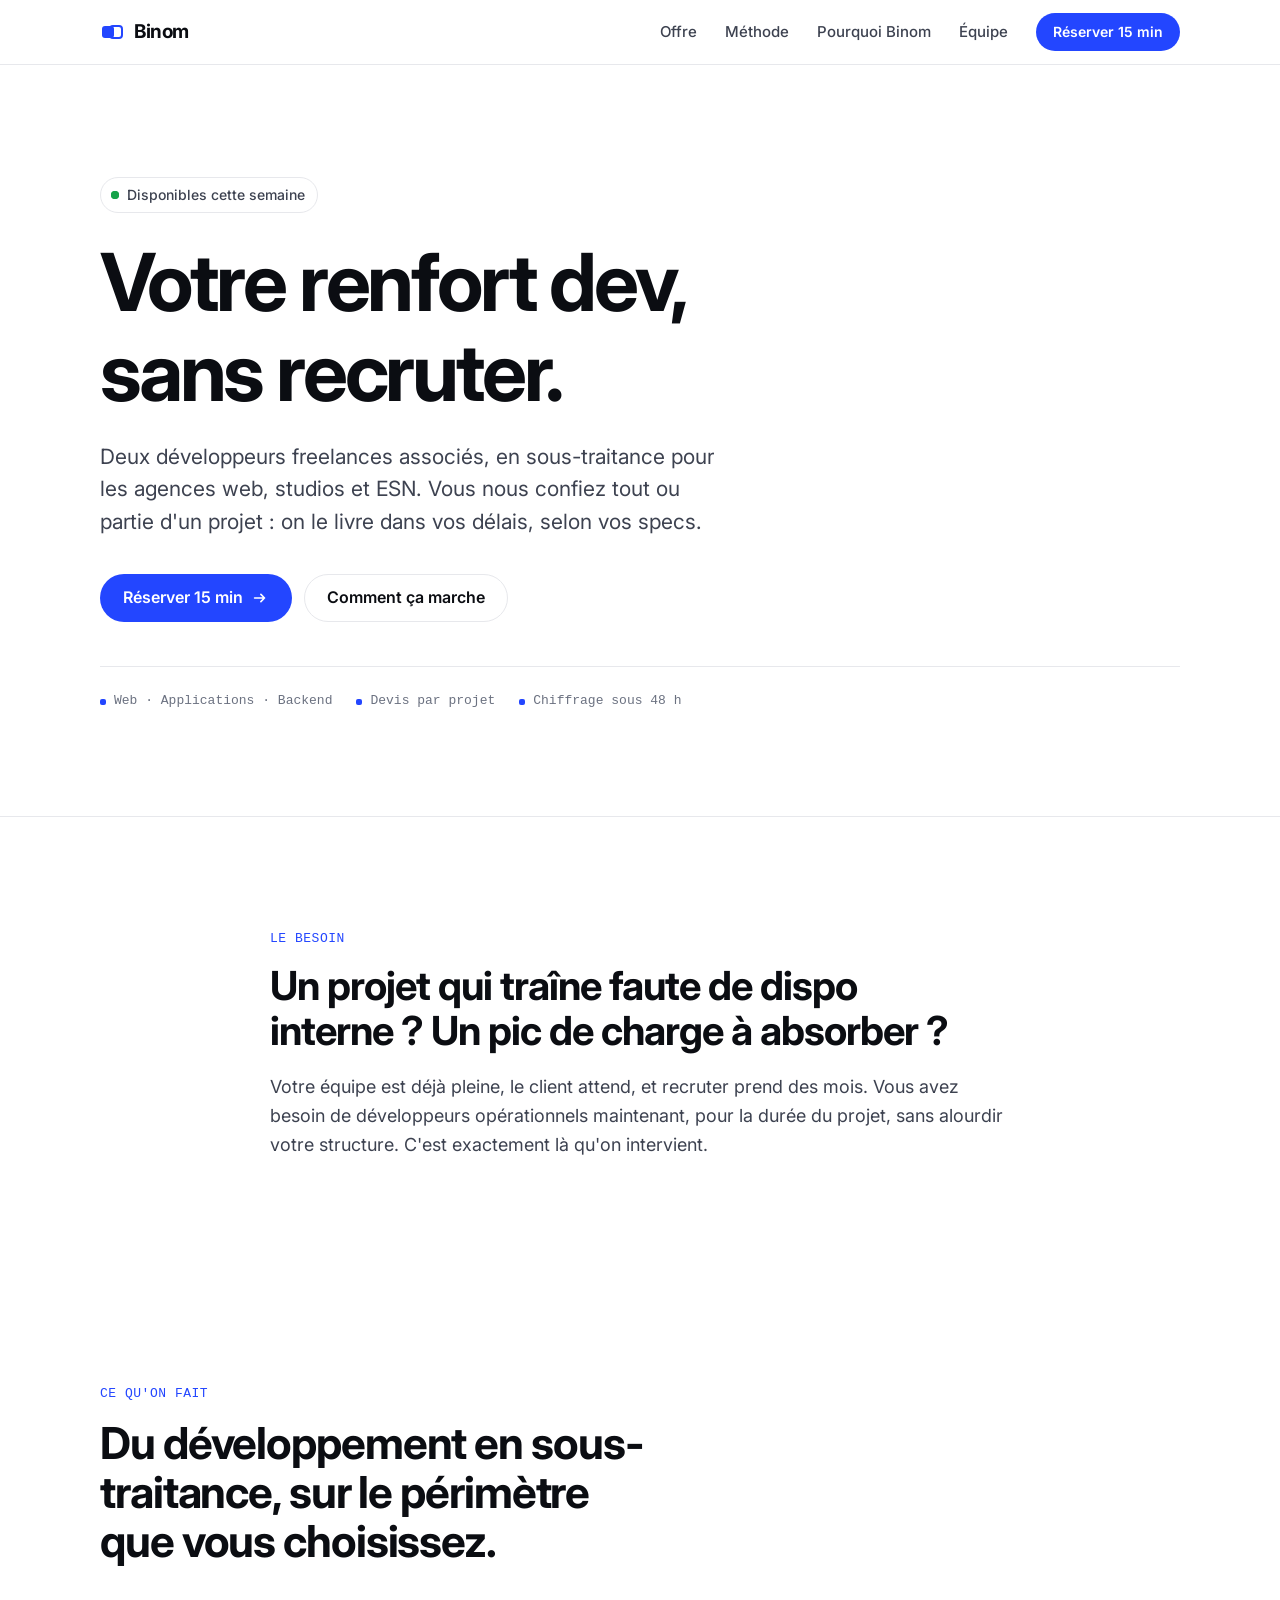
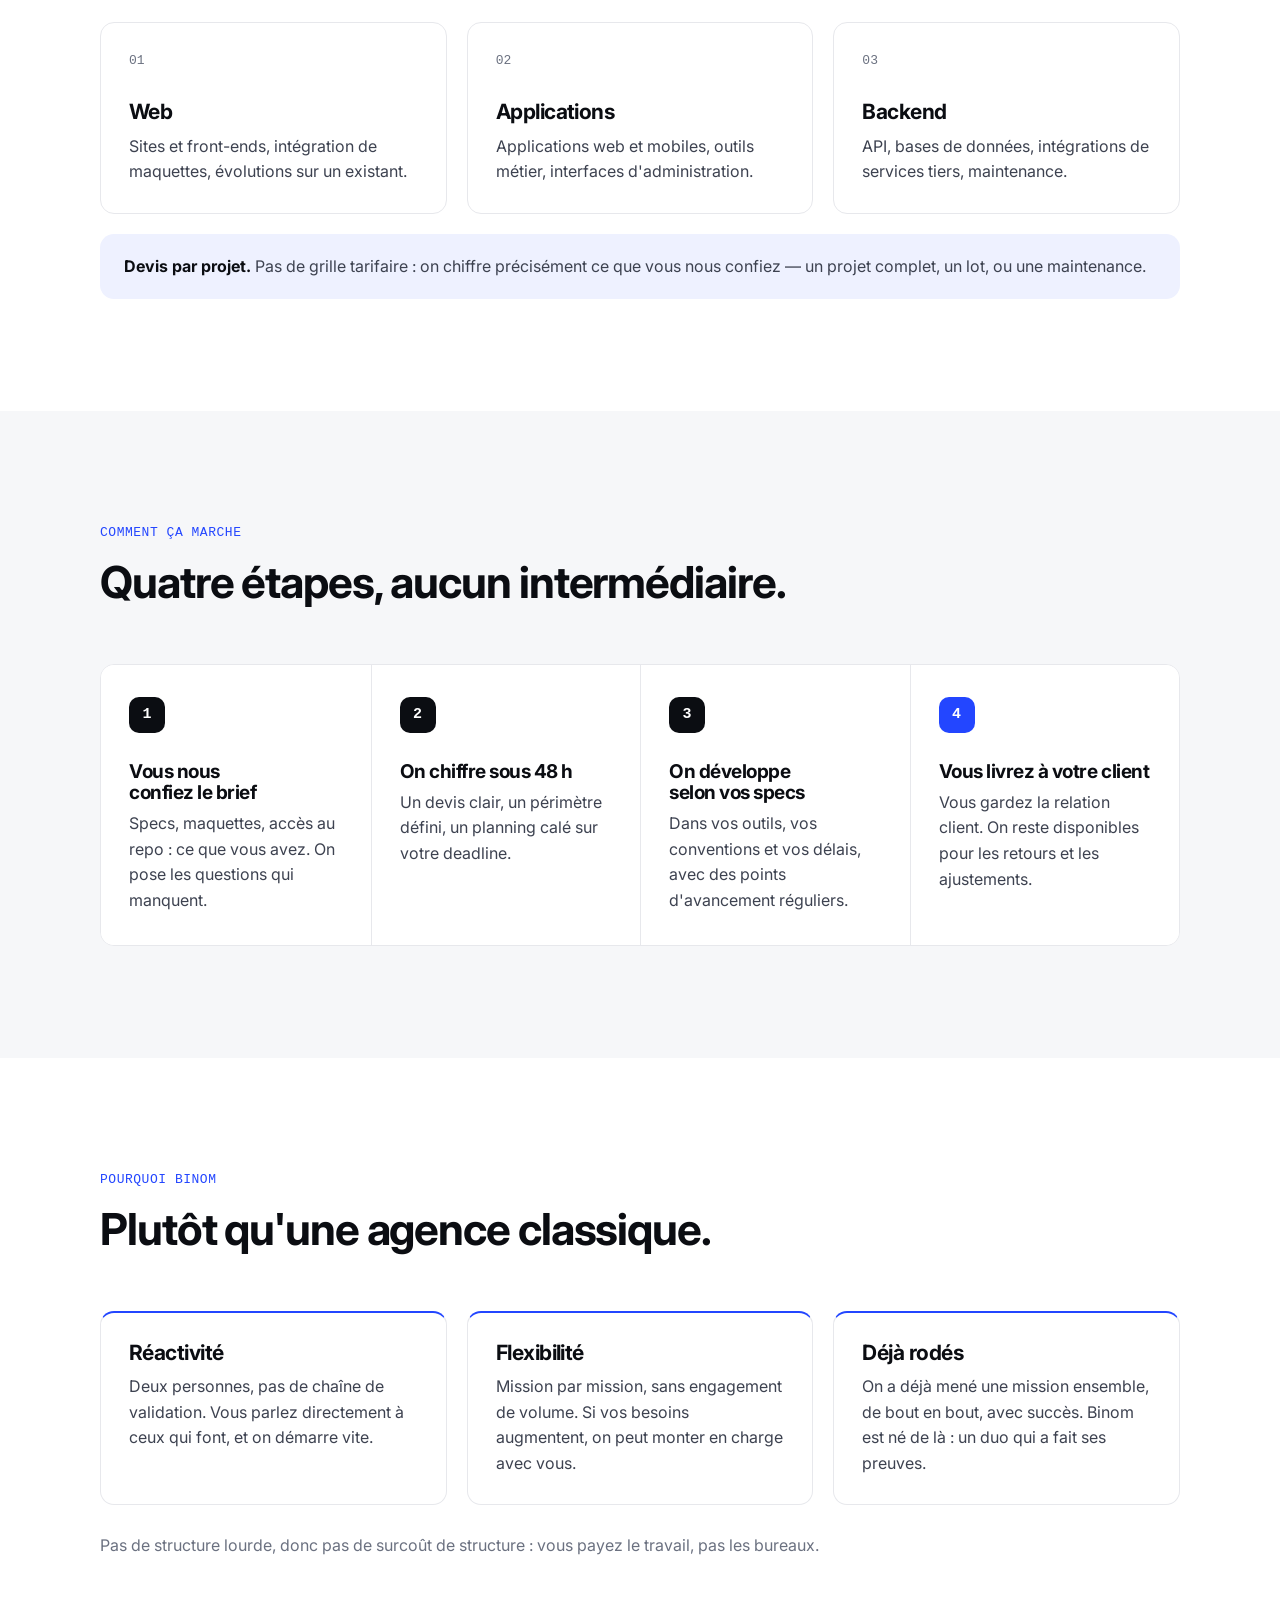
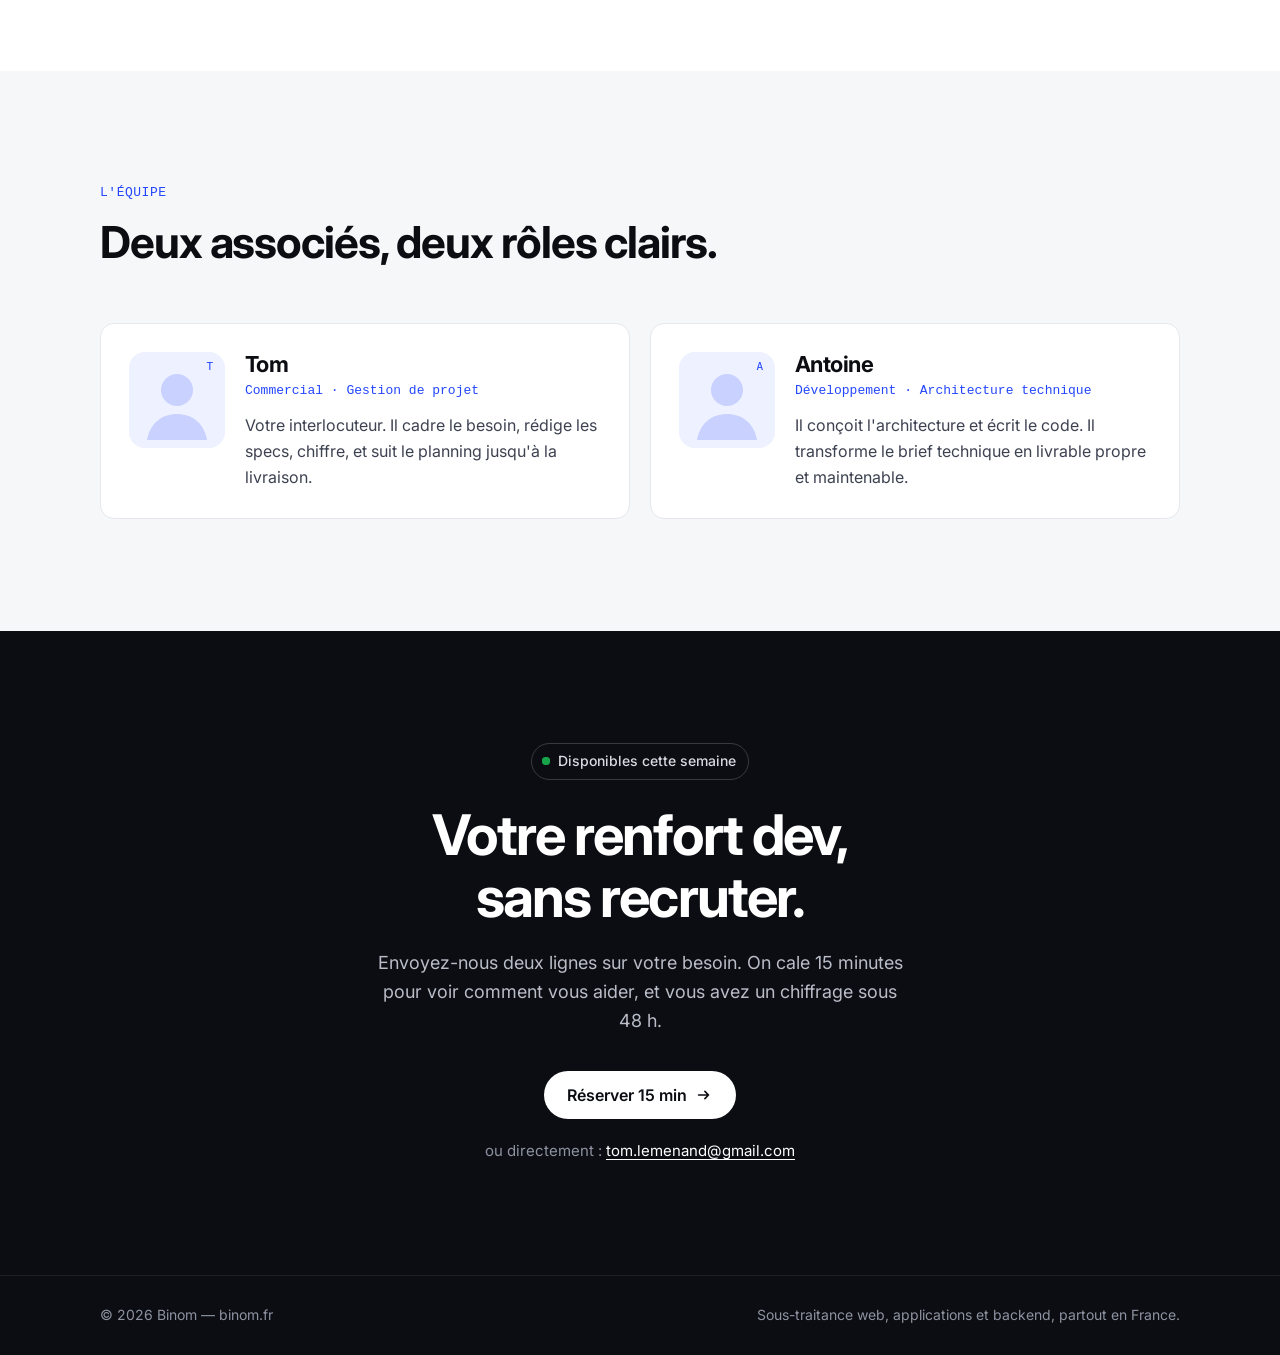
==== index.html @ 8e9b8511 "Add Binom one-page site (static HTML/CSS, Vercel-ready) Co-Authored-By: Claude Opus 5.5 <noreply@ant" ====
<!doctype html>
<html lang="fr">
<head>
  <meta charset="utf-8">
  <meta name="viewport" content="width=device-width, initial-scale=1">
  <title>Binom — Renfort dev en sous-traitance pour agences, studios et ESN</title>
  <meta name="description" content="Deux développeurs freelances associés. Vous nous confiez tout ou partie d'un projet web, app ou backend : on le livre dans vos délais, selon vos specs. Devis par projet.">
  <link rel="canonical" href="https://binom.fr/">
  <meta name="theme-color" content="#ffffff">

  <meta property="og:type" content="website">
  <meta property="og:locale" content="fr_FR">
  <meta property="og:url" content="https://binom.fr/">
  <meta property="og:title" content="Binom — Votre renfort dev, sans recruter">
  <meta property="og:description" content="Sous-traitance web, applications et backend pour agences, studios et ESN. Devis par projet, disponibles cette semaine.">

  <link rel="icon" href="/assets/favicon.svg" type="image/svg+xml">

  <link rel="preconnect" href="https://fonts.googleapis.com">
  <link rel="preconnect" href="https://fonts.gstatic.com" crossorigin>
  <link rel="stylesheet" href="https://fonts.googleapis.com/css2?family=Inter:wght@400;500;600;700&display=swap">
  <link rel="stylesheet" href="/styles.css">
</head>
<body>
  <a class="skip-link" href="#contenu">Aller au contenu</a>

  <header class="site-header">
    <div class="container header-inner">
      <a class="logo" href="#top" aria-label="Binom — retour en haut">
        <svg class="logo-mark" viewBox="0 0 24 24" aria-hidden="true">
          <rect x="2" y="6" width="12" height="12" rx="3" fill="currentColor"/>
          <rect x="10" y="6" width="12" height="12" rx="3" fill="none" stroke="currentColor" stroke-width="2"/>
        </svg>
        <span>Binom</span>
      </a>
      <nav class="nav" aria-label="Navigation principale">
        <a href="#offre">Offre</a>
        <a href="#methode">Méthode</a>
        <a href="#pourquoi">Pourquoi Binom</a>
        <a href="#equipe">Équipe</a>
      </nav>
      <a class="btn btn-primary btn-sm" href="mailto:tom.lemenand@gmail.com?subject=Renfort%20dev%20%E2%80%94%20%5Bnom%20entreprise%5D&amp;body=Bonjour%20Tom%2C%0A%0AOn%20aurait%20besoin%20de%20renfort%20sur%20%3A%0A-%20Projet%20%2F%20p%C3%A9rim%C3%A8tre%20%3A%0A-%20Stack%20%3A%0A-%20Deadline%20%3A%0A%0ACr%C3%A9neaux%20possibles%20pour%2015%20min%20%3A%0A">Réserver 15 min</a>
    </div>
  </header>

  <main id="contenu">

    <!-- 1. Hero -->
    <section class="hero" id="top">
      <div class="container">
        <p class="status"><span class="status-dot" aria-hidden="true"></span>Disponibles cette semaine</p>
        <h1>Votre renfort dev,<br>sans recruter.</h1>
        <p class="lead">
          Deux développeurs freelances associés, en sous-traitance pour les agences web, studios et ESN.
          Vous nous confiez tout ou partie d'un projet&nbsp;: on le livre dans vos délais, selon vos specs.
        </p>
        <div class="hero-actions">
          <a class="btn btn-primary" href="mailto:tom.lemenand@gmail.com?subject=Renfort%20dev%20%E2%80%94%20%5Bnom%20entreprise%5D&amp;body=Bonjour%20Tom%2C%0A%0AOn%20aurait%20besoin%20de%20renfort%20sur%20%3A%0A-%20Projet%20%2F%20p%C3%A9rim%C3%A8tre%20%3A%0A-%20Stack%20%3A%0A-%20Deadline%20%3A%0A%0ACr%C3%A9neaux%20possibles%20pour%2015%20min%20%3A%0A">
            Réserver 15 min
            <svg viewBox="0 0 20 20" aria-hidden="true"><path d="M4 10h11m-4-4 4 4-4 4" fill="none" stroke="currentColor" stroke-width="1.8" stroke-linecap="round" stroke-linejoin="round"/></svg>
          </a>
          <a class="btn btn-ghost" href="#methode">Comment ça marche</a>
        </div>
        <ul class="hero-facts" aria-label="En bref">
          <li>Web · Applications · Backend</li>
          <li>Devis par projet</li>
          <li>Chiffrage sous 48&nbsp;h</li>
        </ul>
      </div>
    </section>

    <!-- 2. Le besoin -->
    <section class="section section-problem" aria-labelledby="probleme-titre">
      <div class="container narrow">
        <p class="eyebrow">Le besoin</p>
        <h2 id="probleme-titre">Un projet qui traîne faute de dispo interne&nbsp;? Un pic de charge à absorber&nbsp;?</h2>
        <p class="section-text">
          Votre équipe est déjà pleine, le client attend, et recruter prend des mois.
          Vous avez besoin de développeurs opérationnels maintenant, pour la durée du projet,
          sans alourdir votre structure. C'est exactement là qu'on intervient.
        </p>
      </div>
    </section>

    <!-- 3. Ce qu'on fait -->
    <section class="section" id="offre" aria-labelledby="offre-titre">
      <div class="container">
        <header class="section-head">
          <p class="eyebrow">Ce qu'on fait</p>
          <h2 id="offre-titre">Du développement en sous-traitance, sur le périmètre que vous choisissez.</h2>
        </header>
        <div class="grid-3">
          <article class="card">
            <span class="card-index">01</span>
            <h3>Web</h3>
            <p>Sites et front-ends, intégration de maquettes, évolutions sur un existant.</p>
          </article>
          <article class="card">
            <span class="card-index">02</span>
            <h3>Applications</h3>
            <p>Applications web et mobiles, outils métier, interfaces d'administration.</p>
          </article>
          <article class="card">
            <span class="card-index">03</span>
            <h3>Backend</h3>
            <p>API, bases de données, intégrations de services tiers, maintenance.</p>
          </article>
        </div>
        <div class="note">
          <p><strong>Devis par projet.</strong> Pas de grille tarifaire&nbsp;: on chiffre précisément ce que vous nous confiez — un projet complet, un lot, ou une maintenance.</p>
        </div>
      </div>
    </section>

    <!-- 4. Comment ça marche -->
    <section class="section section-alt" id="methode" aria-labelledby="methode-titre">
      <div class="container">
        <header class="section-head">
          <p class="eyebrow">Comment ça marche</p>
          <h2 id="methode-titre">Quatre étapes, aucun intermédiaire.</h2>
        </header>
        <ol class="steps">
          <li class="step">
            <span class="step-num" aria-hidden="true">1</span>
            <div>
              <h3>Vous nous confiez le brief</h3>
              <p>Specs, maquettes, accès au repo&nbsp;: ce que vous avez. On pose les questions qui manquent.</p>
            </div>
          </li>
          <li class="step">
            <span class="step-num" aria-hidden="true">2</span>
            <div>
              <h3>On chiffre sous 48&nbsp;h</h3>
              <p>Un devis clair, un périmètre défini, un planning calé sur votre deadline.</p>
            </div>
          </li>
          <li class="step">
            <span class="step-num" aria-hidden="true">3</span>
            <div>
              <h3>On développe selon vos specs</h3>
              <p>Dans vos outils, vos conventions et vos délais, avec des points d'avancement réguliers.</p>
            </div>
          </li>
          <li class="step">
            <span class="step-num" aria-hidden="true">4</span>
            <div>
              <h3>Vous livrez à votre client</h3>
              <p>Vous gardez la relation client. On reste disponibles pour les retours et les ajustements.</p>
            </div>
          </li>
        </ol>
      </div>
    </section>

    <!-- 5. Pourquoi Binom -->
    <section class="section" id="pourquoi" aria-labelledby="pourquoi-titre">
      <div class="container">
        <header class="section-head">
          <p class="eyebrow">Pourquoi Binom</p>
          <h2 id="pourquoi-titre">Plutôt qu'une agence classique.</h2>
        </header>
        <div class="grid-3">
          <article class="card card-plain">
            <h3>Réactivité</h3>
            <p>Deux personnes, pas de chaîne de validation. Vous parlez directement à ceux qui font, et on démarre vite.</p>
          </article>
          <article class="card card-plain">
            <h3>Flexibilité</h3>
            <p>Mission par mission, sans engagement de volume. Si vos besoins augmentent, on peut monter en charge avec vous.</p>
          </article>
          <article class="card card-plain">
            <h3>Déjà rodés</h3>
            <p>On a déjà mené une mission ensemble, de bout en bout, avec succès. Binom est né de là&nbsp;: un duo qui a fait ses preuves.</p>
          </article>
        </div>
        <p class="aside">Pas de structure lourde, donc pas de surcoût de structure&nbsp;: vous payez le travail, pas les bureaux.</p>
      </div>
    </section>

    <!-- 6. Équipe -->
    <section class="section section-alt" id="equipe" aria-labelledby="equipe-titre">
      <div class="container">
        <header class="section-head">
          <p class="eyebrow">L'équipe</p>
          <h2 id="equipe-titre">Deux associés, deux rôles clairs.</h2>
        </header>
        <div class="grid-2">
          <article class="person">
            <!-- Remplacer par la vraie photo : assets/tom.jpg (carré, 480×480 conseillé) -->
            <img class="person-photo" src="/assets/tom-placeholder.svg" alt="Photo de Tom" width="96" height="96" loading="lazy">
            <div>
              <h3>Tom</h3>
              <p class="person-role">Commercial · Gestion de projet</p>
              <p>Votre interlocuteur. Il cadre le besoin, rédige les specs, chiffre, et suit le planning jusqu'à la livraison.</p>
            </div>
          </article>
          <article class="person">
            <!-- Remplacer par la vraie photo : assets/antoine.jpg (carré, 480×480 conseillé) -->
            <img class="person-photo" src="/assets/antoine-placeholder.svg" alt="Photo d'Antoine" width="96" height="96" loading="lazy">
            <div>
              <h3>Antoine</h3>
              <p class="person-role">Développement · Architecture technique</p>
              <p>Il conçoit l'architecture et écrit le code. Il transforme le brief technique en livrable propre et maintenable.</p>
            </div>
          </article>
        </div>
      </div>
    </section>

    <!-- 7. Contact -->
    <section class="section cta" id="contact" aria-labelledby="contact-titre">
      <div class="container narrow cta-inner">
        <p class="status status-invert"><span class="status-dot" aria-hidden="true"></span>Disponibles cette semaine</p>
        <h2 id="contact-titre">Votre renfort dev, sans recruter.</h2>
        <p class="section-text">Envoyez-nous deux lignes sur votre besoin. On cale 15 minutes pour voir comment vous aider, et vous avez un chiffrage sous 48&nbsp;h.</p>
        <a class="btn btn-invert" href="mailto:tom.lemenand@gmail.com?subject=Renfort%20dev%20%E2%80%94%20%5Bnom%20entreprise%5D&amp;body=Bonjour%20Tom%2C%0A%0AOn%20aurait%20besoin%20de%20renfort%20sur%20%3A%0A-%20Projet%20%2F%20p%C3%A9rim%C3%A8tre%20%3A%0A-%20Stack%20%3A%0A-%20Deadline%20%3A%0A%0ACr%C3%A9neaux%20possibles%20pour%2015%20min%20%3A%0A">
          Réserver 15 min
          <svg viewBox="0 0 20 20" aria-hidden="true"><path d="M4 10h11m-4-4 4 4-4 4" fill="none" stroke="currentColor" stroke-width="1.8" stroke-linecap="round" stroke-linejoin="round"/></svg>
        </a>
        <p class="cta-mail">ou directement&nbsp;: <a href="mailto:tom.lemenand@gmail.com">tom.lemenand@gmail.com</a></p>
      </div>
    </section>

  </main>

  <footer class="site-footer">
    <div class="container footer-inner">
      <span>© 2026 Binom — binom.fr</span>
      <span>Sous-traitance web, applications et backend, partout en France.</span>
    </div>
  </footer>
</body>
</html>
---- styles.css ----
/* Binom — one-page. Mobile-first, sans dépendance JS. */

:root {
  --ink: #0b0d12;
  --ink-2: #3d4250;
  --muted: #6b7180;
  --line: #e7e8ec;
  --bg: #ffffff;
  --bg-alt: #f6f7f9;
  --accent: #2346ff;
  --accent-ink: #1733d6;
  --accent-soft: #eef1ff;
  --ok: #16a34a;

  --radius: 14px;
  --radius-sm: 10px;
  --container: 1120px;
  --gutter: 20px;

  --font: "Inter", ui-sans-serif, system-ui, -apple-system, "Segoe UI", Roboto, sans-serif;
  --mono: ui-monospace, "SF Mono", Menlo, Consolas, monospace;
}

*, *::before, *::after { box-sizing: border-box; }

html {
  scroll-behavior: smooth;
  scroll-padding-top: 72px;
  -webkit-text-size-adjust: 100%;
}

@media (prefers-reduced-motion: reduce) {
  html { scroll-behavior: auto; }
}

body {
  margin: 0;
  font-family: var(--font);
  font-size: 17px;
  line-height: 1.6;
  color: var(--ink);
  background: var(--bg);
  -webkit-font-smoothing: antialiased;
  text-rendering: optimizeLegibility;
}

h1, h2, h3 {
  margin: 0;
  line-height: 1.12;
  letter-spacing: -0.025em;
  font-weight: 700;
  text-wrap: balance;
}

p { margin: 0; }

a { color: inherit; }

img { display: block; max-width: 100%; }

:focus-visible {
  outline: 2px solid var(--accent);
  outline-offset: 3px;
  border-radius: 6px;
}

.skip-link {
  position: absolute;
  left: -9999px;
  top: 8px;
  z-index: 100;
  padding: 8px 14px;
  background: var(--ink);
  color: #fff;
  border-radius: 8px;
}
.skip-link:focus { left: 8px; }

.container {
  width: 100%;
  max-width: var(--container);
  margin: 0 auto;
  padding: 0 var(--gutter);
}
.container.narrow { max-width: 780px; }

/* ---------- Header ---------- */

.site-header {
  position: sticky;
  top: 0;
  z-index: 50;
  background: rgba(255, 255, 255, 0.86);
  backdrop-filter: saturate(180%) blur(12px);
  -webkit-backdrop-filter: saturate(180%) blur(12px);
  border-bottom: 1px solid var(--line);
}

.header-inner {
  display: flex;
  align-items: center;
  justify-content: space-between;
  gap: 16px;
  height: 64px;
}

.logo {
  display: inline-flex;
  align-items: center;
  gap: 10px;
  font-weight: 700;
  font-size: 19px;
  letter-spacing: -0.02em;
  text-decoration: none;
}
.logo-mark { width: 24px; height: 24px; color: var(--accent); }

.nav { display: none; }

@media (min-width: 860px) {
  .nav {
    display: flex;
    gap: 28px;
    margin-left: auto;
    margin-right: 12px;
  }
  .nav a {
    font-size: 15px;
    font-weight: 500;
    color: var(--ink-2);
    text-decoration: none;
    transition: color .15s ease;
  }
  .nav a:hover { color: var(--ink); }
}

/* ---------- Buttons ---------- */

.btn {
  display: inline-flex;
  align-items: center;
  justify-content: center;
  gap: 8px;
  min-height: 48px;
  padding: 0 22px;
  border-radius: 999px;
  font: inherit;
  font-size: 16px;
  font-weight: 600;
  text-decoration: none;
  white-space: nowrap;
  border: 1px solid transparent;
  transition: background-color .15s ease, border-color .15s ease, transform .15s ease;
}
.btn svg { width: 18px; height: 18px; transition: transform .15s ease; }
.btn:hover svg { transform: translateX(2px); }

.btn-primary { background: var(--accent); color: #fff; }
.btn-primary:hover { background: var(--accent-ink); }

.btn-ghost { color: var(--ink); border-color: var(--line); background: #fff; }
.btn-ghost:hover { border-color: #cfd2da; }

.btn-invert { background: #fff; color: var(--ink); }
.btn-invert:hover { background: var(--accent-soft); }

.btn-sm { min-height: 38px; padding: 0 16px; font-size: 14px; }

/* ---------- Hero ---------- */

.hero { padding: 64px 0 72px; }

.status {
  display: inline-flex;
  align-items: center;
  gap: 8px;
  padding: 6px 12px 6px 10px;
  border: 1px solid var(--line);
  border-radius: 999px;
  font-size: 14px;
  font-weight: 500;
  color: var(--ink-2);
  background: #fff;
}
.status-dot {
  position: relative;
  width: 8px;
  height: 8px;
  border-radius: 50%;
  background: var(--ok);
}
.status-dot::after {
  content: "";
  position: absolute;
  inset: 0;
  border-radius: 50%;
  background: var(--ok);
  animation: pulse 2s ease-out infinite;
}
@keyframes pulse {
  0% { transform: scale(1); opacity: .6; }
  100% { transform: scale(2.6); opacity: 0; }
}
@media (prefers-reduced-motion: reduce) {
  .status-dot::after { animation: none; }
}

.hero h1 {
  margin-top: 24px;
  font-size: clamp(36px, 9.6vw, 80px);
  letter-spacing: -0.04em;
}

.lead {
  margin-top: 24px;
  max-width: 620px;
  font-size: clamp(18px, 2.4vw, 21px);
  line-height: 1.55;
  color: var(--ink-2);
}

.hero-actions {
  display: flex;
  flex-wrap: wrap;
  gap: 12px;
  margin-top: 36px;
}

.hero-facts {
  display: flex;
  flex-wrap: wrap;
  gap: 8px 24px;
  margin: 44px 0 0;
  padding: 24px 0 0;
  list-style: none;
  border-top: 1px solid var(--line);
  font-family: var(--mono);
  font-size: 13px;
  color: var(--muted);
}
.hero-facts li { display: flex; align-items: center; gap: 8px; }
.hero-facts li::before {
  content: "";
  width: 6px;
  height: 6px;
  border-radius: 2px;
  background: var(--accent);
}

@media (min-width: 860px) {
  .hero { padding: 112px 0 104px; }
}

/* ---------- Sections ---------- */

.section { padding: 72px 0; }
.section-alt { background: var(--bg-alt); }

@media (min-width: 860px) {
  .section { padding: 112px 0; }
}

.eyebrow {
  font-family: var(--mono);
  font-size: 13px;
  font-weight: 500;
  letter-spacing: .04em;
  text-transform: uppercase;
  color: var(--accent);
}

.section h2 {
  margin-top: 14px;
  font-size: clamp(28px, 5.4vw, 44px);
}

.section-head { max-width: 720px; margin-bottom: 40px; }

@media (min-width: 860px) {
  .section-head { margin-bottom: 56px; }
}

.section-text {
  margin-top: 20px;
  font-size: 18px;
  color: var(--ink-2);
}

.section-problem { border-top: 1px solid var(--line); }
.section-problem h2 { font-size: clamp(26px, 5vw, 40px); }

/* ---------- Cards ---------- */

.grid-3, .grid-2 {
  display: grid;
  gap: 16px;
}
@media (min-width: 720px) {
  .grid-2 { grid-template-columns: repeat(2, 1fr); gap: 20px; }
}
@media (min-width: 860px) {
  .grid-3 { grid-template-columns: repeat(3, 1fr); gap: 20px; }
}

.card {
  padding: 28px;
  border: 1px solid var(--line);
  border-radius: var(--radius);
  background: #fff;
  transition: border-color .15s ease;
}
.card:hover { border-color: #cfd2da; }
.card h3 { font-size: 21px; }
.card p { margin-top: 10px; color: var(--ink-2); font-size: 16px; }

.card-index {
  display: block;
  margin-bottom: 28px;
  font-family: var(--mono);
  font-size: 13px;
  color: var(--muted);
}

.card-plain { border-top: 2px solid var(--accent); }

.note {
  margin-top: 20px;
  padding: 20px 24px;
  border-radius: var(--radius);
  background: var(--accent-soft);
  color: var(--ink-2);
  font-size: 16px;
}
.note strong { color: var(--ink); }

.aside {
  margin-top: 28px;
  font-size: 16px;
  color: var(--muted);
}

/* ---------- Steps ---------- */

.steps {
  display: grid;
  gap: 12px;
  margin: 0;
  padding: 0;
  list-style: none;
}

.step {
  display: flex;
  gap: 18px;
  padding: 24px;
  border: 1px solid var(--line);
  border-radius: var(--radius);
  background: #fff;
}
.step h3 { font-size: 19px; }
.step p { margin-top: 8px; font-size: 16px; color: var(--ink-2); }

.step-num {
  flex: none;
  display: grid;
  place-items: center;
  width: 36px;
  height: 36px;
  border-radius: 10px;
  background: var(--ink);
  color: #fff;
  font-family: var(--mono);
  font-size: 15px;
  font-weight: 600;
}

@media (min-width: 960px) {
  .steps {
    grid-template-columns: repeat(4, 1fr);
    gap: 0;
    border: 1px solid var(--line);
    border-radius: var(--radius);
    background: #fff;
    overflow: hidden;
  }
  .step {
    flex-direction: column;
    gap: 28px;
    padding: 32px 28px;
    border: 0;
    border-radius: 0;
  }
  .step + .step { border-left: 1px solid var(--line); }
  .step:last-child .step-num { background: var(--accent); }
}

/* ---------- Team ---------- */

.person {
  display: flex;
  flex-direction: column;
  gap: 20px;
  padding: 28px;
  border: 1px solid var(--line);
  border-radius: var(--radius);
  background: #fff;
}
@media (min-width: 480px) {
  .person { flex-direction: row; align-items: flex-start; }
}

.person-photo {
  flex: none;
  width: 96px;
  height: 96px;
  border-radius: 16px;
  object-fit: cover;
  background: var(--bg-alt);
}
.person h3 { font-size: 22px; }
.person-role {
  margin-top: 4px;
  font-family: var(--mono);
  font-size: 13px;
  color: var(--accent);
}
.person p:last-child { margin-top: 12px; font-size: 16px; color: var(--ink-2); }

/* ---------- CTA ---------- */

.cta {
  background: var(--ink);
  color: #fff;
  text-align: center;
}
.cta-inner { display: flex; flex-direction: column; align-items: center; }
.cta h2 { margin-top: 24px; font-size: clamp(32px, 7vw, 56px); letter-spacing: -0.035em; }
.cta .section-text { color: #b9bdc8; max-width: 560px; }
.cta .btn { margin-top: 36px; }

.status-invert {
  background: transparent;
  border-color: rgba(255, 255, 255, .18);
  color: #d7dae2;
}

.cta-mail {
  margin-top: 20px;
  font-size: 15px;
  color: #8e93a1;
}
.cta-mail a { color: #fff; text-underline-offset: 3px; }

/* ---------- Footer ---------- */

.site-footer {
  padding: 28px 0;
  background: var(--ink);
  border-top: 1px solid rgba(255, 255, 255, .08);
  color: #8e93a1;
  font-size: 14px;
}
.footer-inner {
  display: flex;
  flex-direction: column;
  gap: 6px;
}
@media (min-width: 720px) {
  .footer-inner { flex-direction: row; justify-content: space-between; }
}
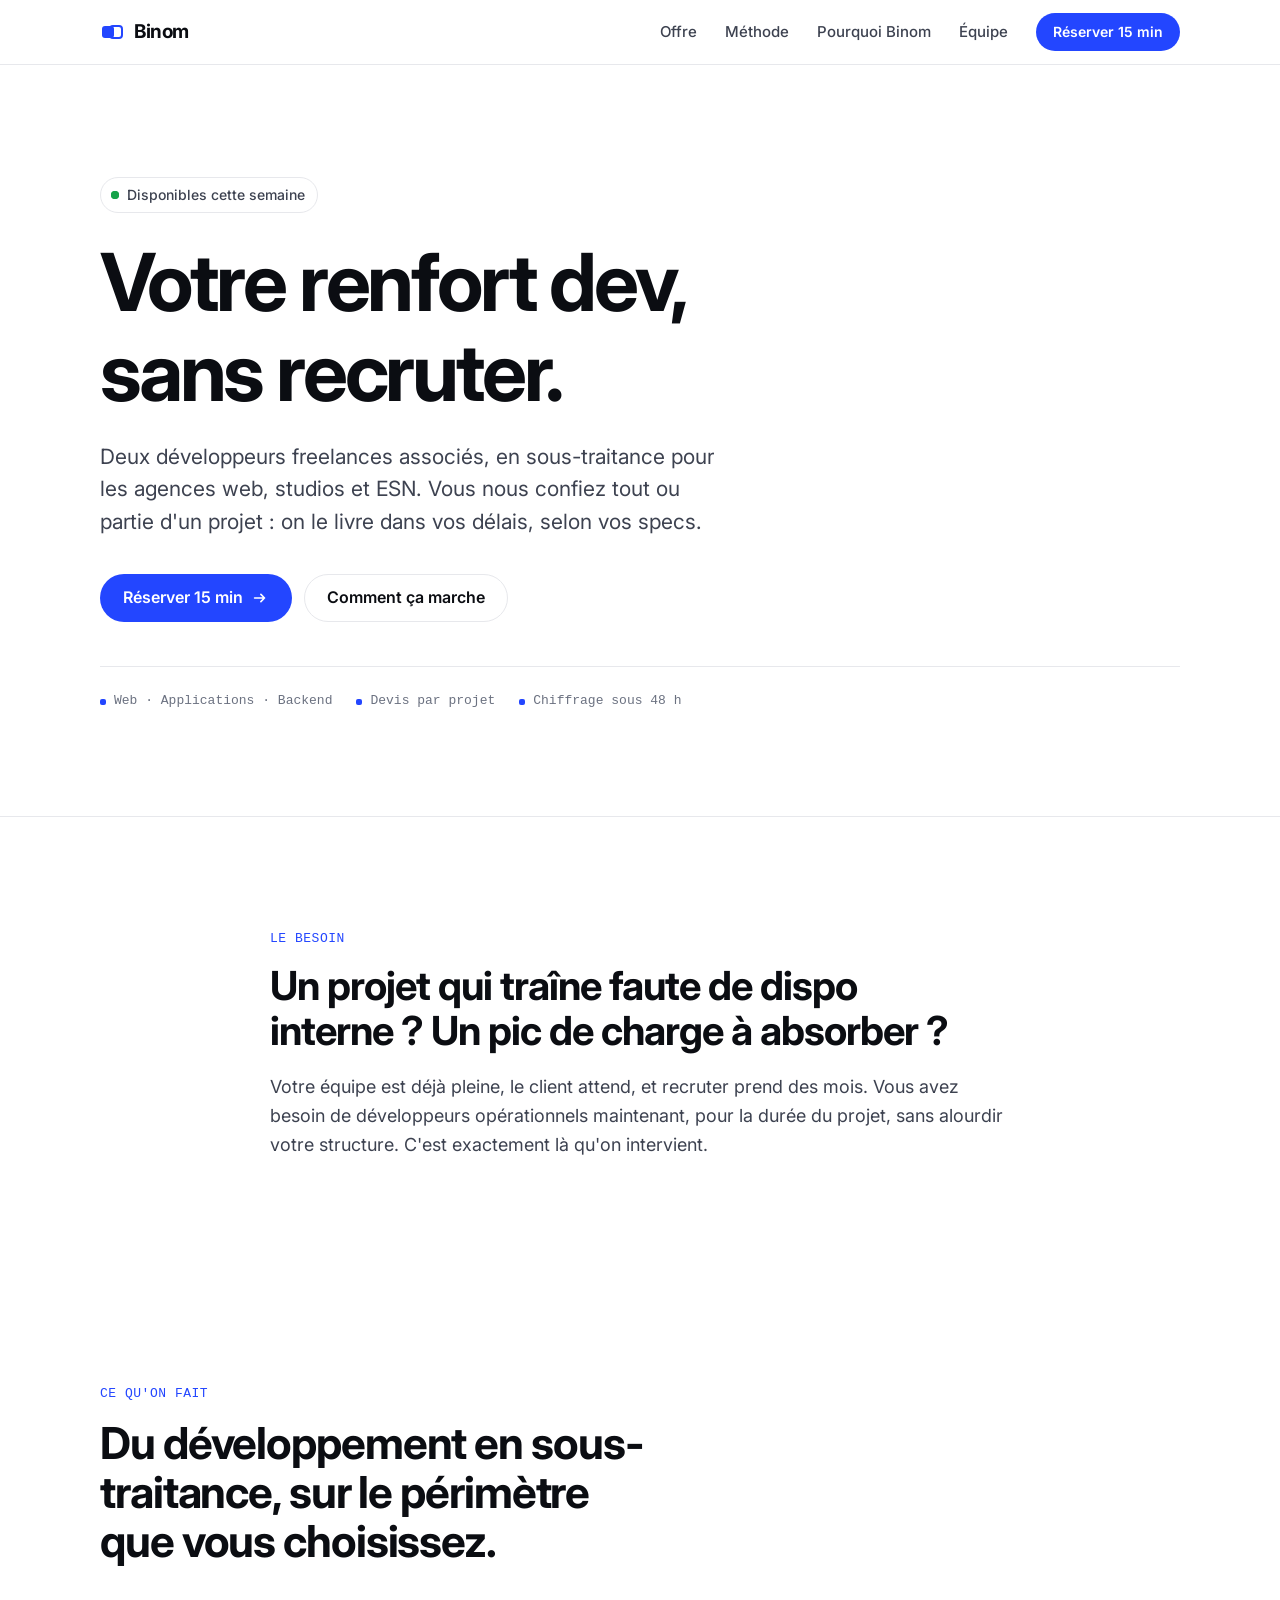
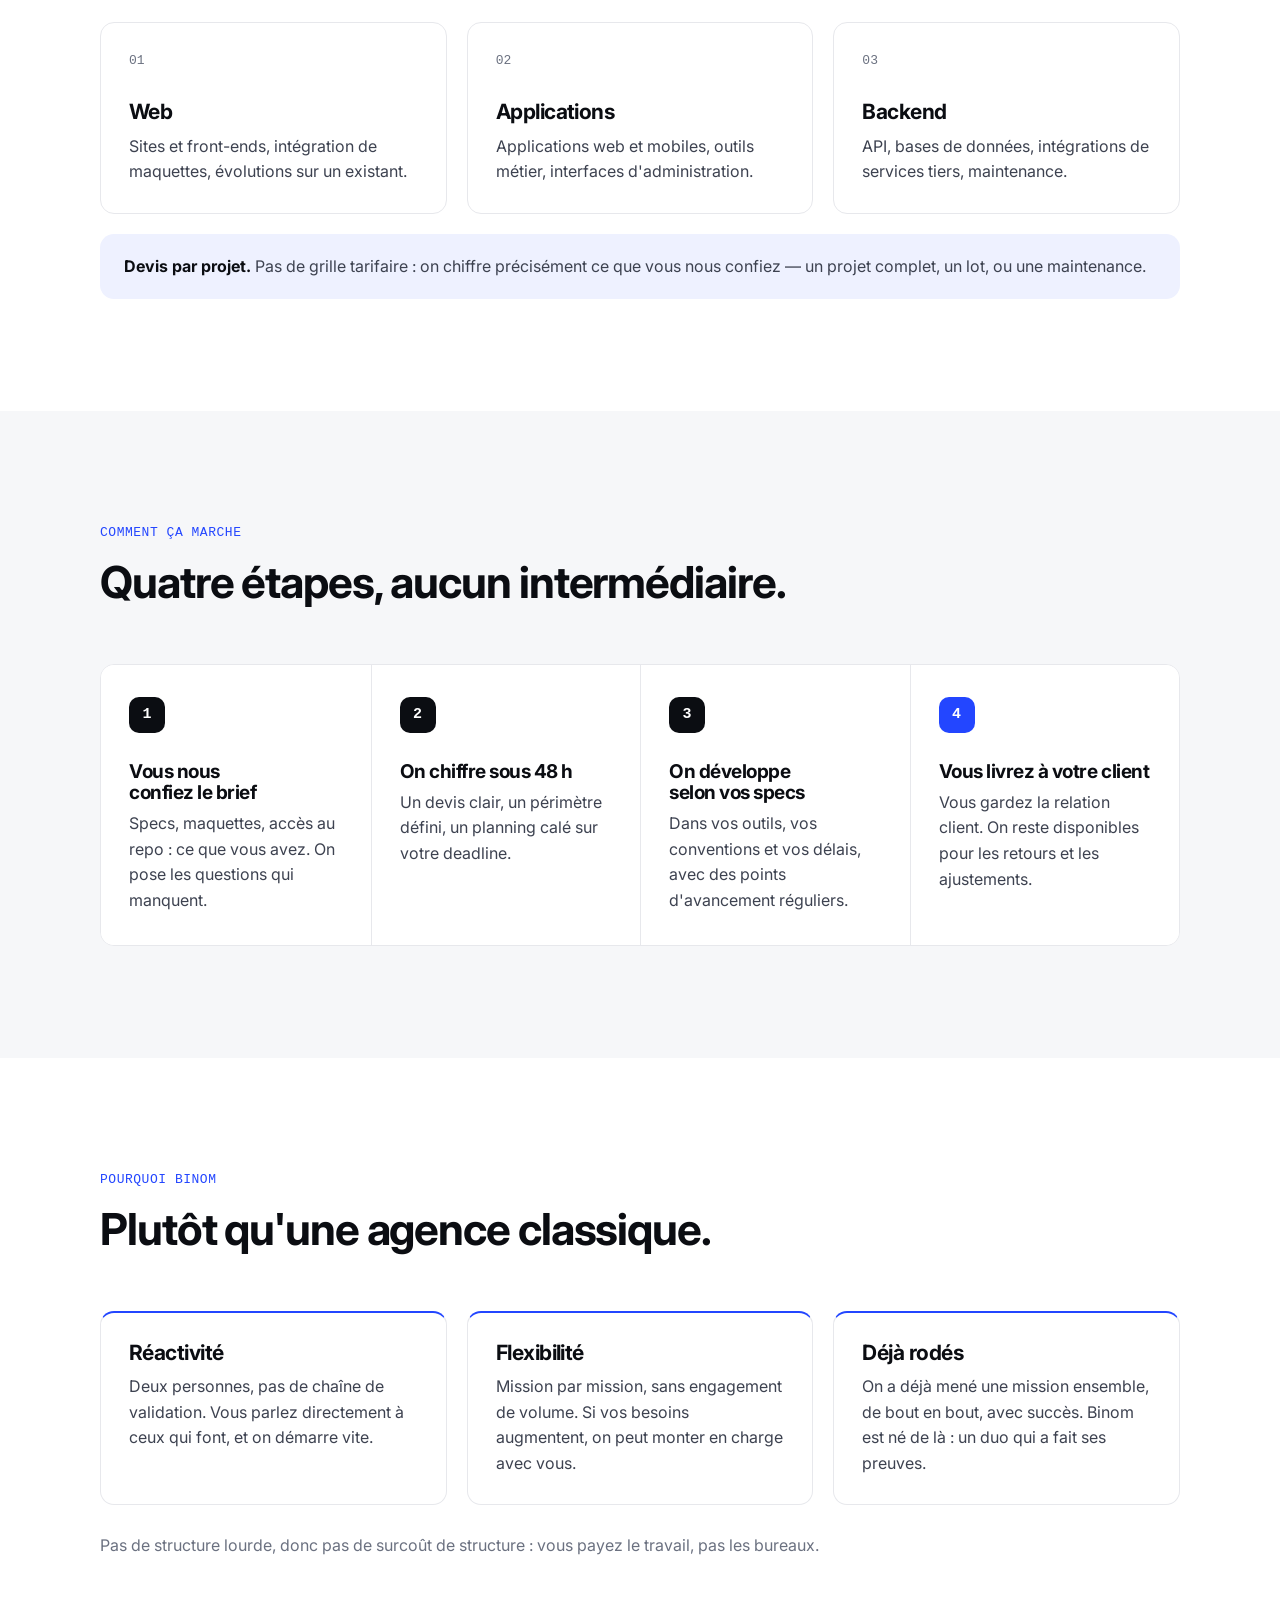
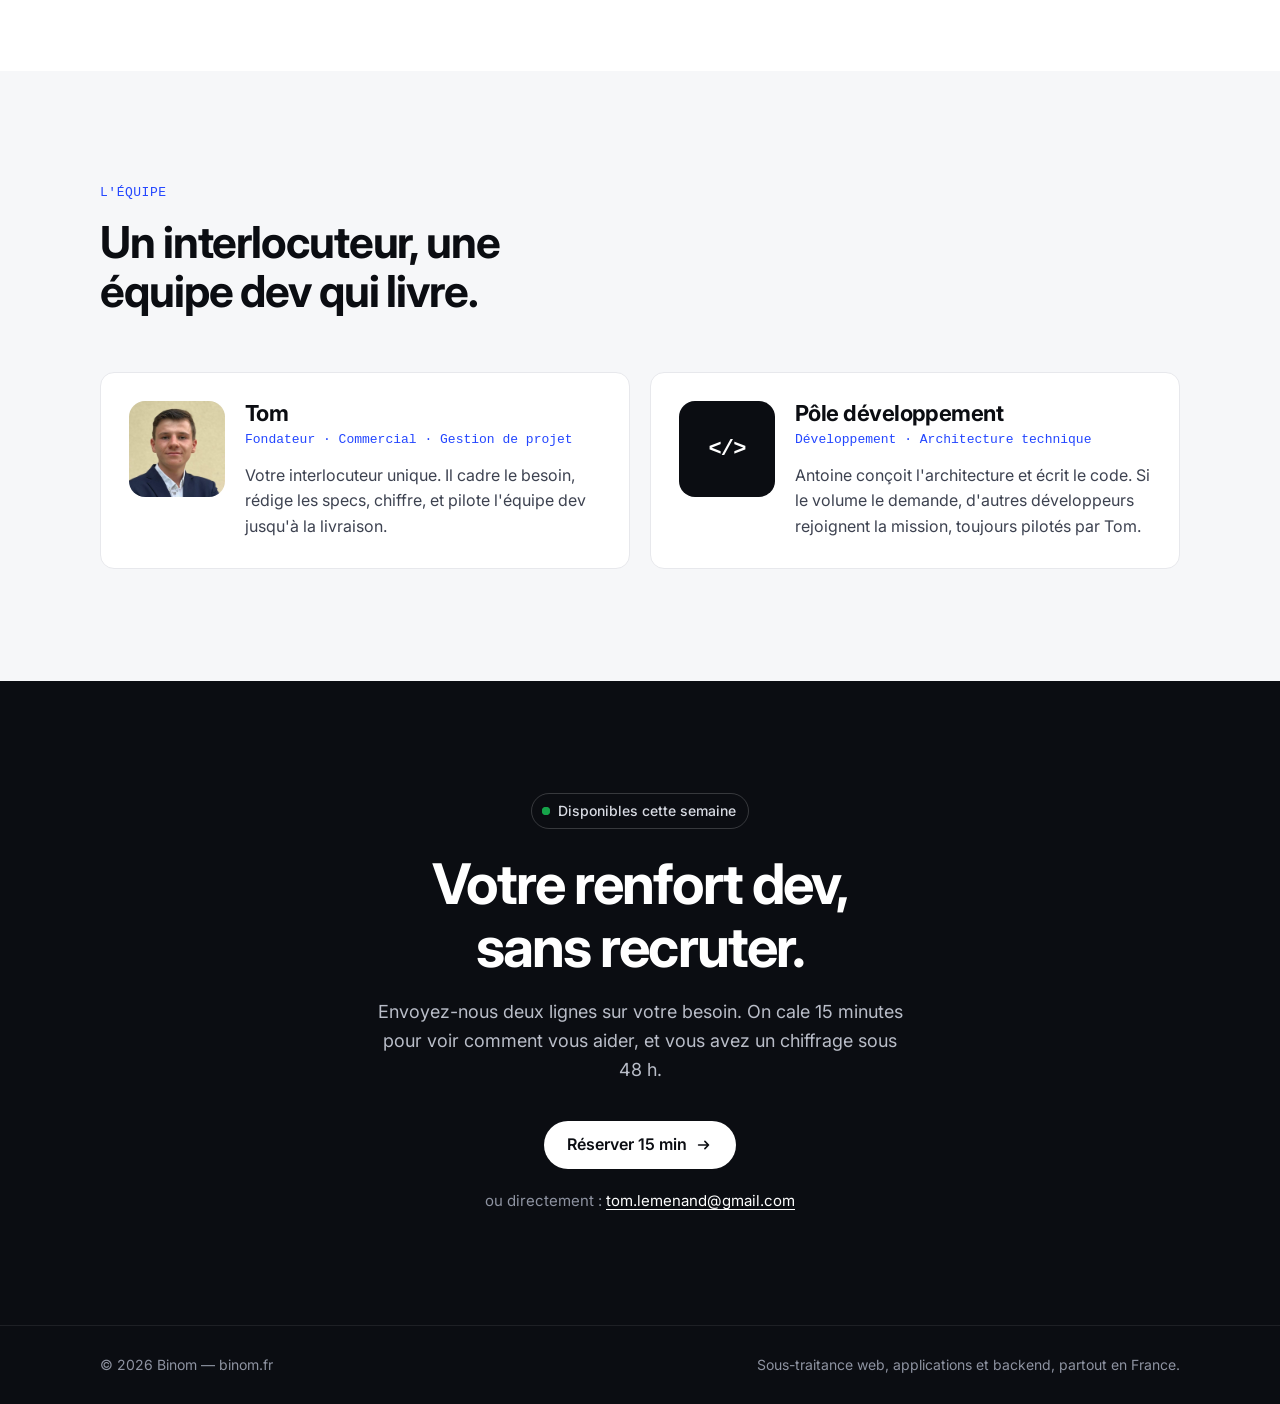
==== commit 95206baa: "Use Tom's photo; present dev side as a team without photo Co-Authored-By: Claude Opus 5.5 <noreply@a" ====
--- a/index.html
+++ b/index.html
@@ -182,25 +182,23 @@
       <div class="container">
         <header class="section-head">
           <p class="eyebrow">L'équipe</p>
-          <h2 id="equipe-titre">Deux associés, deux rôles clairs.</h2>
+          <h2 id="equipe-titre">Un interlocuteur, une équipe dev qui livre.</h2>
         </header>
         <div class="grid-2">
           <article class="person">
-            <!-- Remplacer par la vraie photo : assets/tom.jpg (carré, 480×480 conseillé) -->
-            <img class="person-photo" src="/assets/tom-placeholder.svg" alt="Photo de Tom" width="96" height="96" loading="lazy">
+            <img class="person-photo" src="/assets/tom.jpg" alt="Tom, fondateur de Binom" width="96" height="96" loading="lazy">
             <div>
               <h3>Tom</h3>
-              <p class="person-role">Commercial · Gestion de projet</p>
-              <p>Votre interlocuteur. Il cadre le besoin, rédige les specs, chiffre, et suit le planning jusqu'à la livraison.</p>
+              <p class="person-role">Fondateur · Commercial · Gestion de projet</p>
+              <p>Votre interlocuteur unique. Il cadre le besoin, rédige les specs, chiffre, et pilote l'équipe dev jusqu'à la livraison.</p>
             </div>
           </article>
           <article class="person">
-            <!-- Remplacer par la vraie photo : assets/antoine.jpg (carré, 480×480 conseillé) -->
-            <img class="person-photo" src="/assets/antoine-placeholder.svg" alt="Photo d'Antoine" width="96" height="96" loading="lazy">
-            <div>
-              <h3>Antoine</h3>
+            <span class="person-photo person-mark" aria-hidden="true">&lt;/&gt;</span>
+            <div>
+              <h3>Pôle développement</h3>
               <p class="person-role">Développement · Architecture technique</p>
-              <p>Il conçoit l'architecture et écrit le code. Il transforme le brief technique en livrable propre et maintenable.</p>
+              <p>Antoine conçoit l'architecture et écrit le code. Si le volume le demande, d'autres développeurs rejoignent la mission, toujours pilotés par Tom.</p>
             </div>
           </article>
         </div>
--- a/styles.css
+++ b/styles.css
@@ -468,3 +468,14 @@
 @media (min-width: 720px) {
   .footer-inner { flex-direction: row; justify-content: space-between; }
 }
+
+.person-mark {
+  display: grid;
+  place-items: center;
+  background: var(--ink);
+  color: #fff;
+  font-family: var(--mono);
+  font-size: 22px;
+  font-weight: 600;
+  letter-spacing: -0.04em;
+}
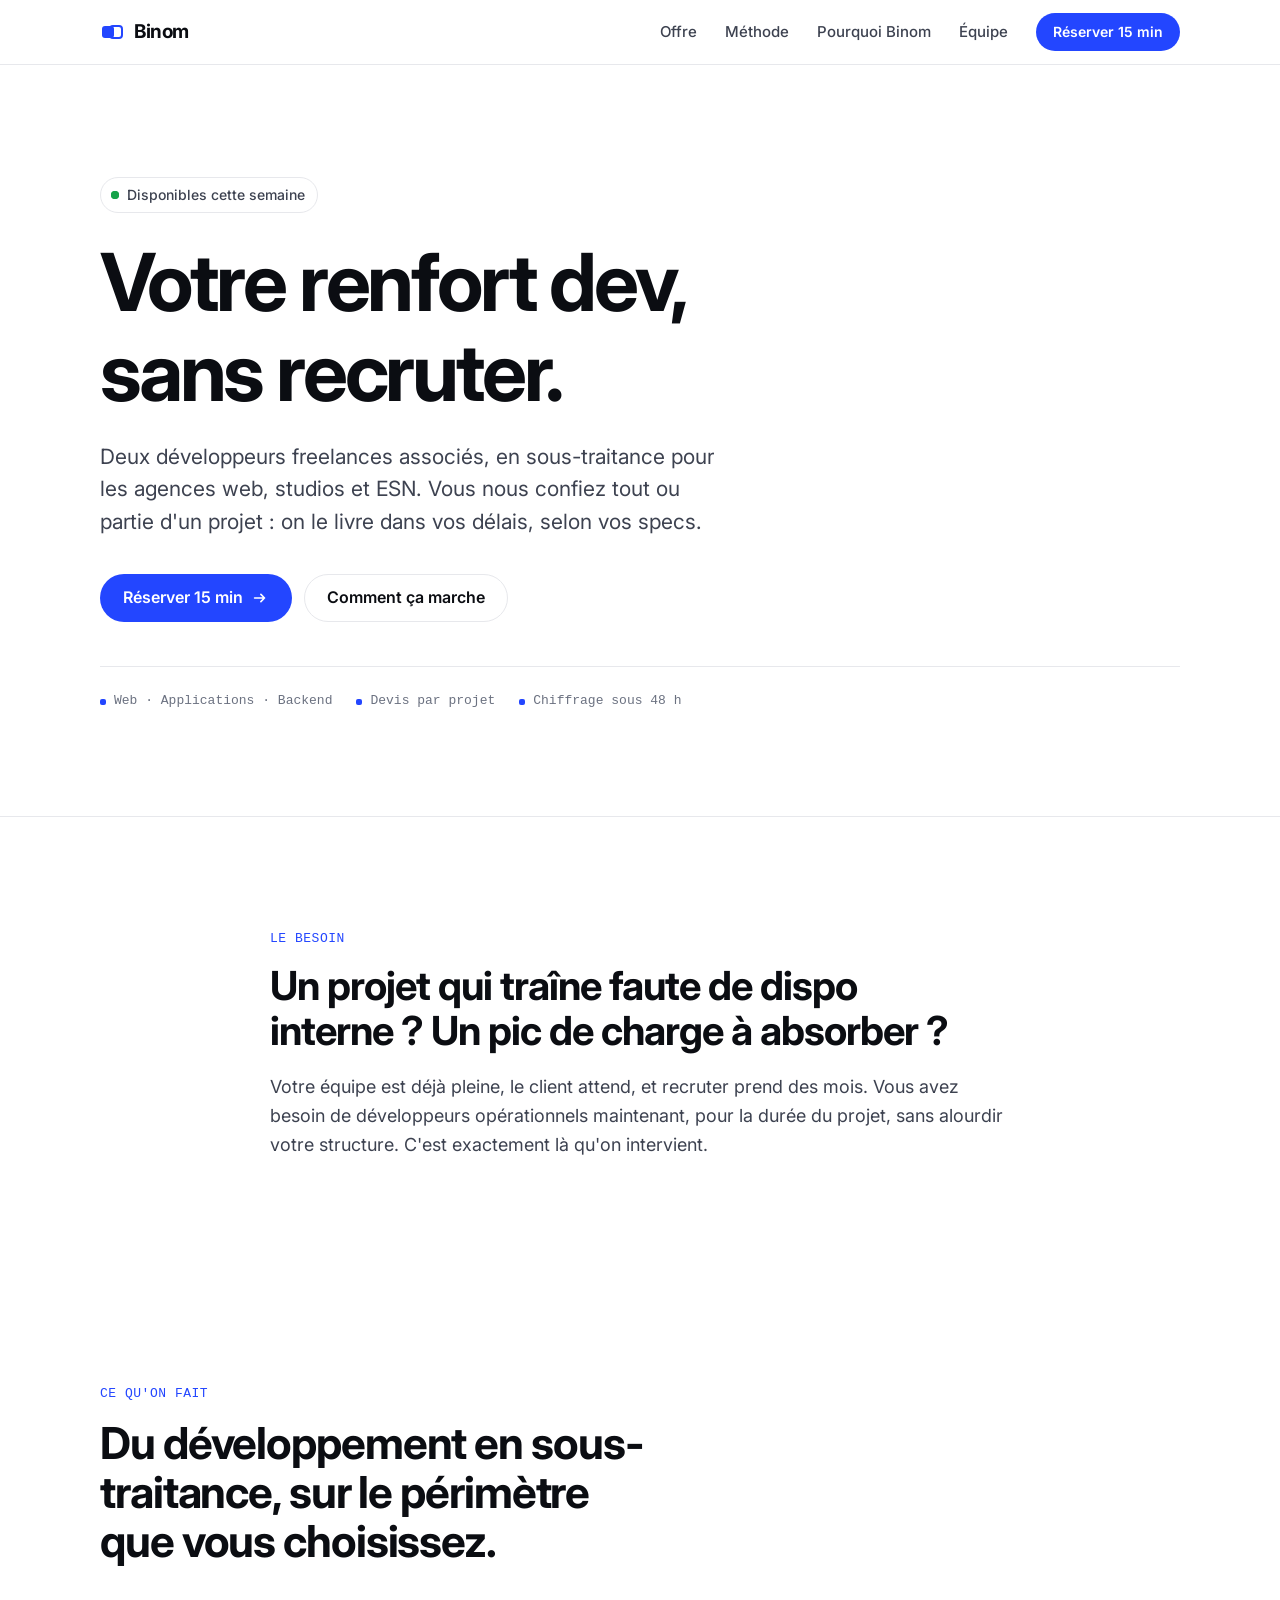
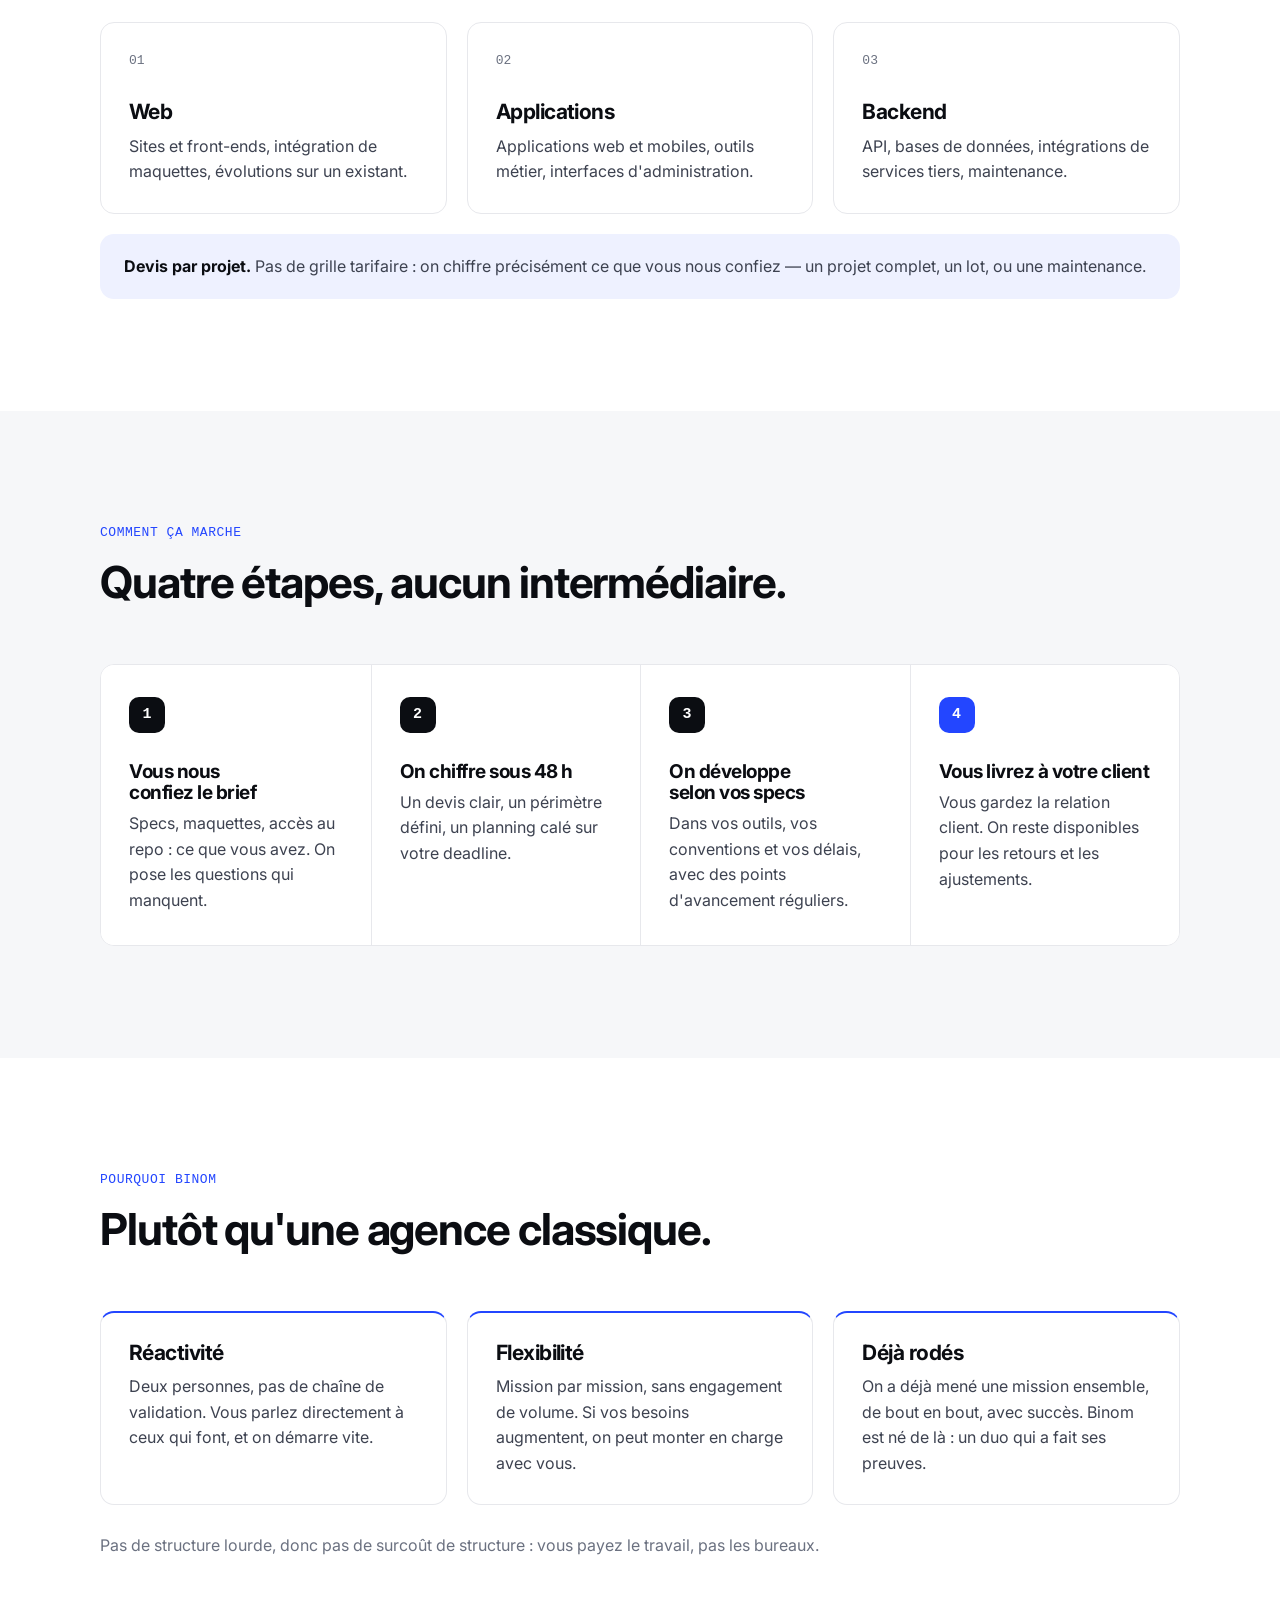
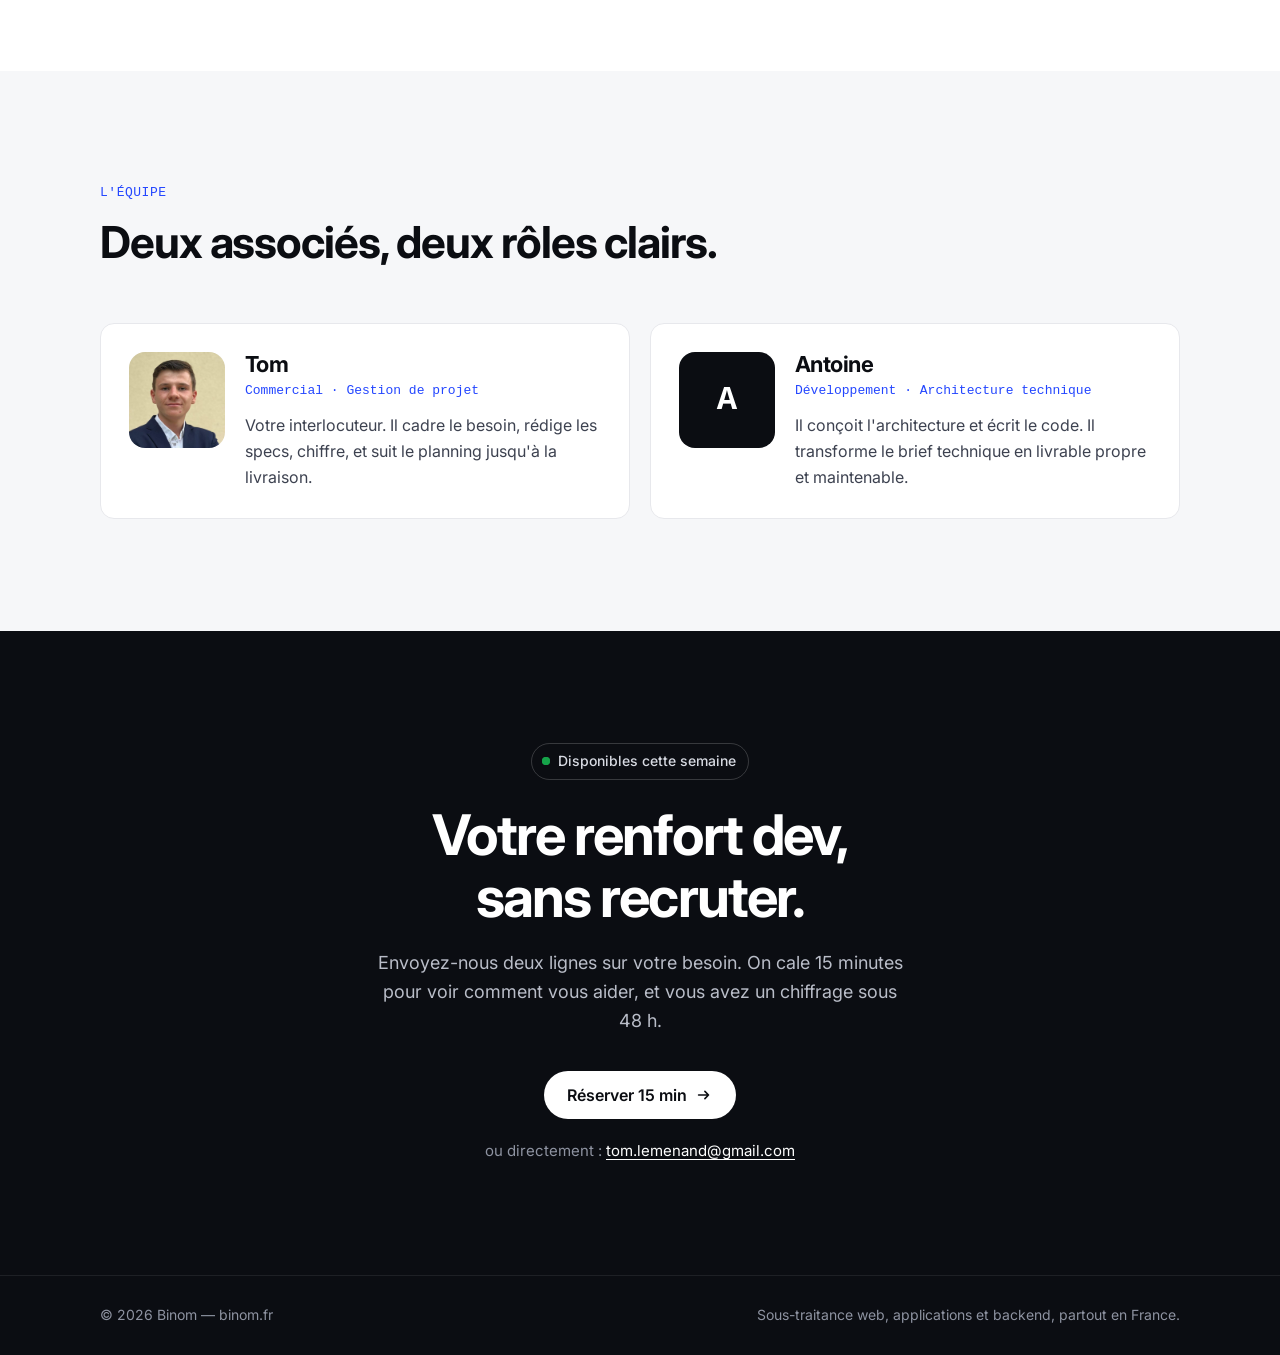
==== commit e70a4eb3: "Restore duo framing in team section; initial tile for Antoine Co-Authored-By: Claude Opus 5.5 <norep" ====
--- a/index.html
+++ b/index.html
@@ -182,23 +182,23 @@
       <div class="container">
         <header class="section-head">
           <p class="eyebrow">L'équipe</p>
-          <h2 id="equipe-titre">Un interlocuteur, une équipe dev qui livre.</h2>
+          <h2 id="equipe-titre">Deux associés, deux rôles clairs.</h2>
         </header>
         <div class="grid-2">
           <article class="person">
-            <img class="person-photo" src="/assets/tom.jpg" alt="Tom, fondateur de Binom" width="96" height="96" loading="lazy">
+            <img class="person-photo" src="/assets/tom.jpg" alt="Photo de Tom" width="96" height="96" loading="lazy">
             <div>
               <h3>Tom</h3>
-              <p class="person-role">Fondateur · Commercial · Gestion de projet</p>
-              <p>Votre interlocuteur unique. Il cadre le besoin, rédige les specs, chiffre, et pilote l'équipe dev jusqu'à la livraison.</p>
+              <p class="person-role">Commercial · Gestion de projet</p>
+              <p>Votre interlocuteur. Il cadre le besoin, rédige les specs, chiffre, et suit le planning jusqu'à la livraison.</p>
             </div>
           </article>
           <article class="person">
-            <span class="person-photo person-mark" aria-hidden="true">&lt;/&gt;</span>
-            <div>
-              <h3>Pôle développement</h3>
+            <span class="person-photo person-mark" aria-hidden="true">A</span>
+            <div>
+              <h3>Antoine</h3>
               <p class="person-role">Développement · Architecture technique</p>
-              <p>Antoine conçoit l'architecture et écrit le code. Si le volume le demande, d'autres développeurs rejoignent la mission, toujours pilotés par Tom.</p>
+              <p>Il conçoit l'architecture et écrit le code. Il transforme le brief technique en livrable propre et maintenable.</p>
             </div>
           </article>
         </div>
--- a/styles.css
+++ b/styles.css
@@ -475,7 +475,6 @@
   background: var(--ink);
   color: #fff;
   font-family: var(--mono);
-  font-size: 22px;
+  font-size: 34px;
   font-weight: 600;
-  letter-spacing: -0.04em;
-}
+}
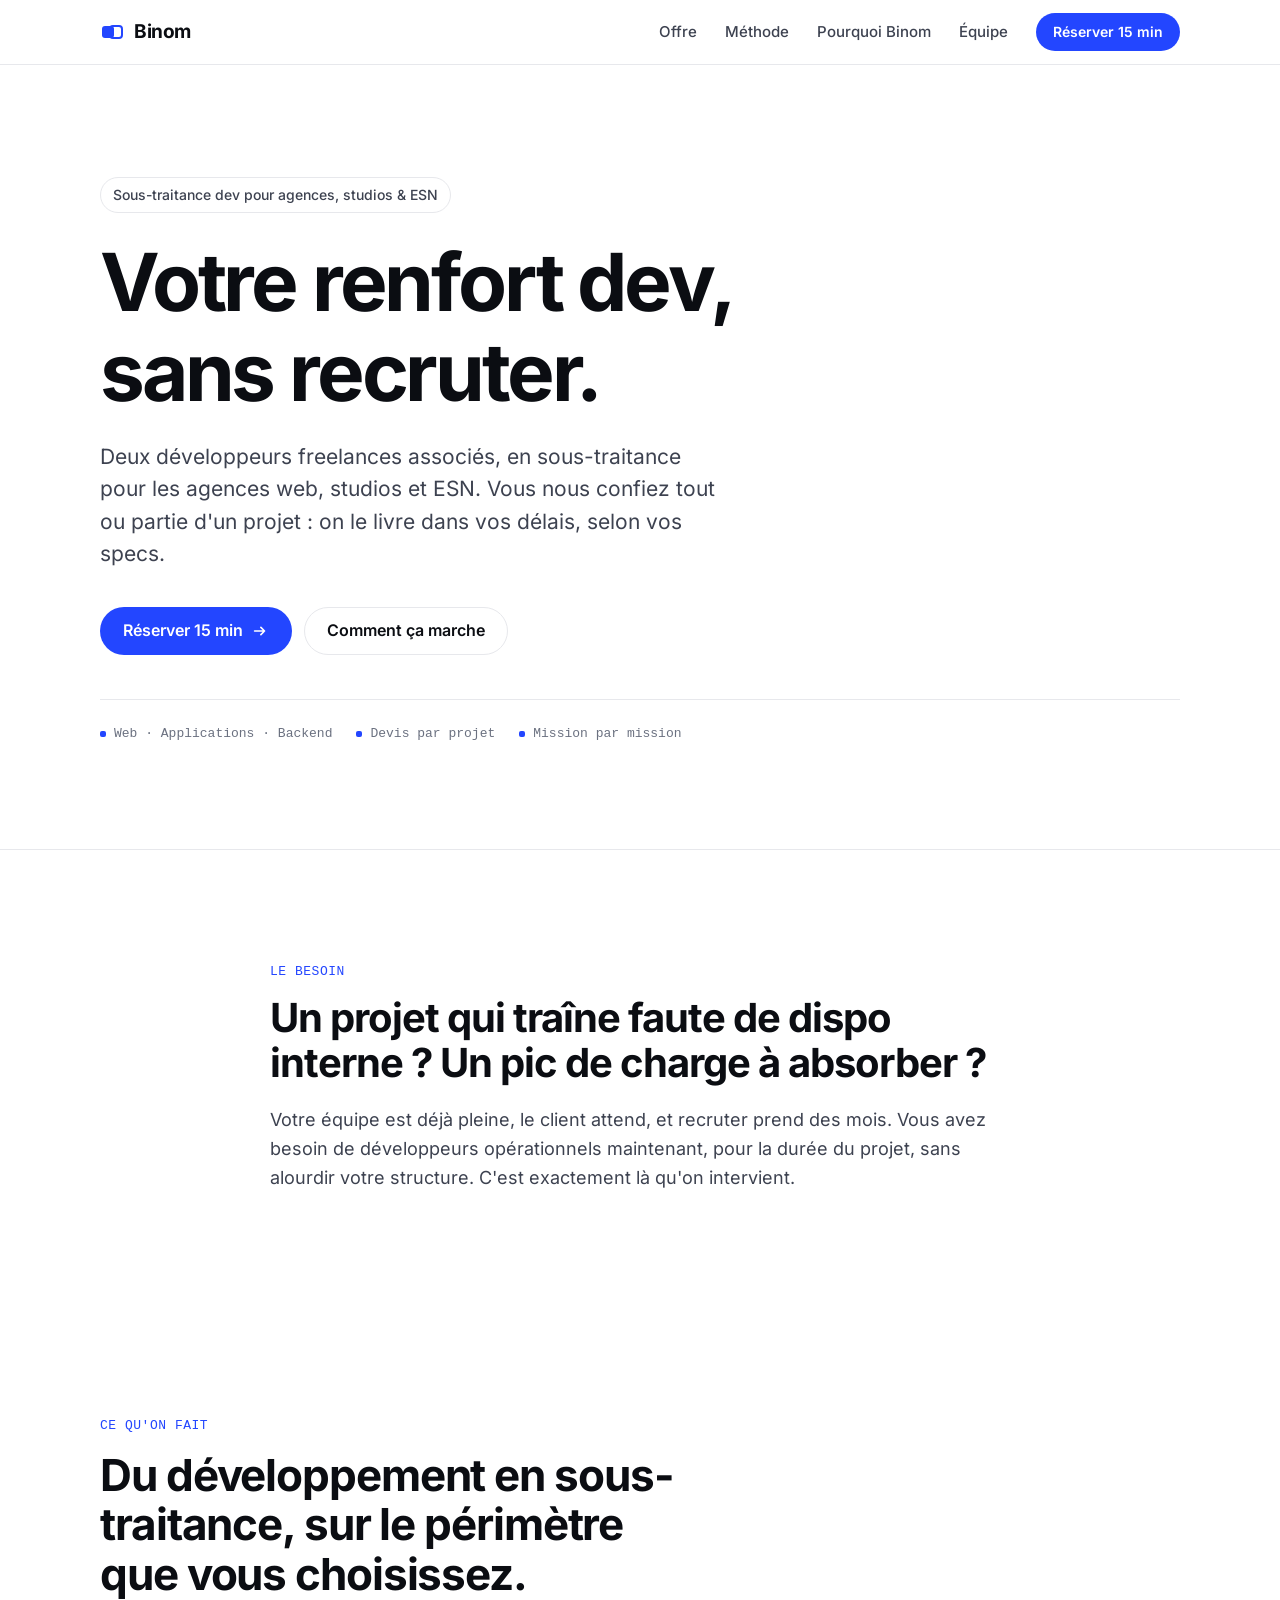
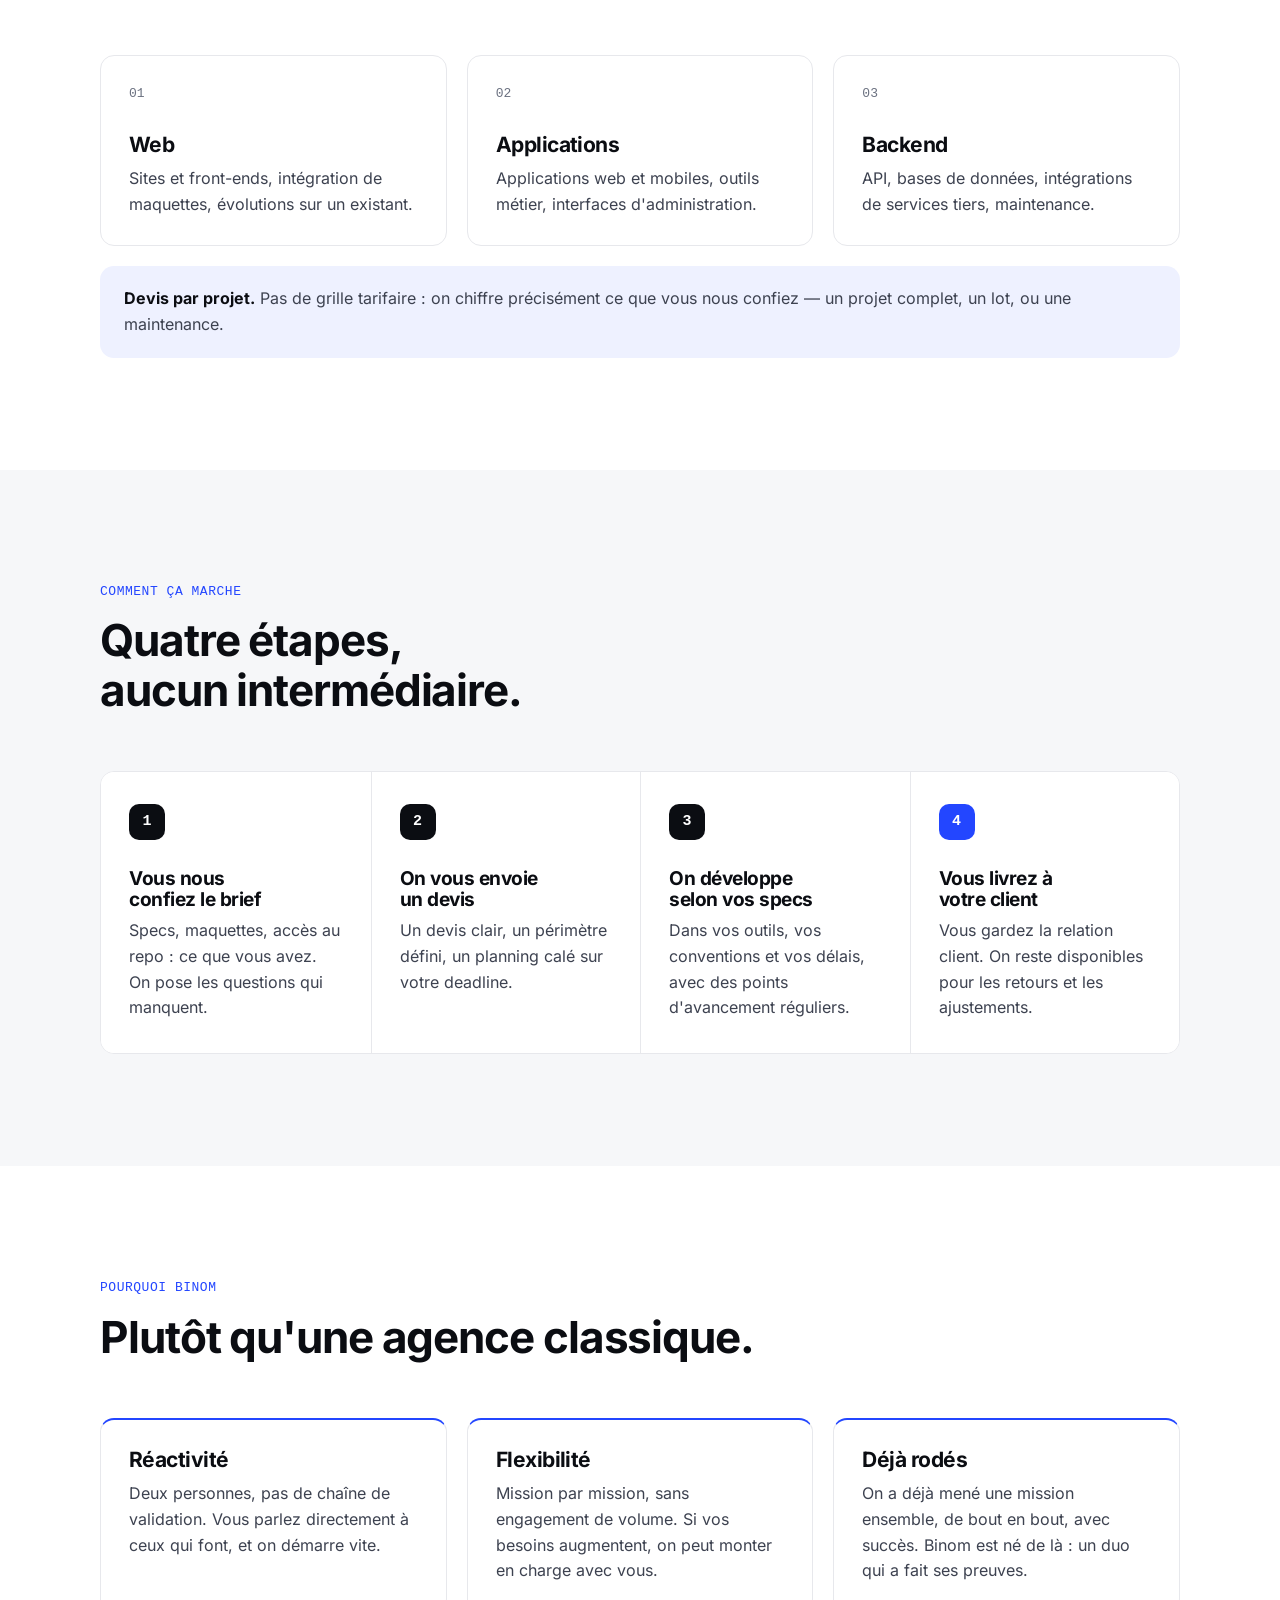
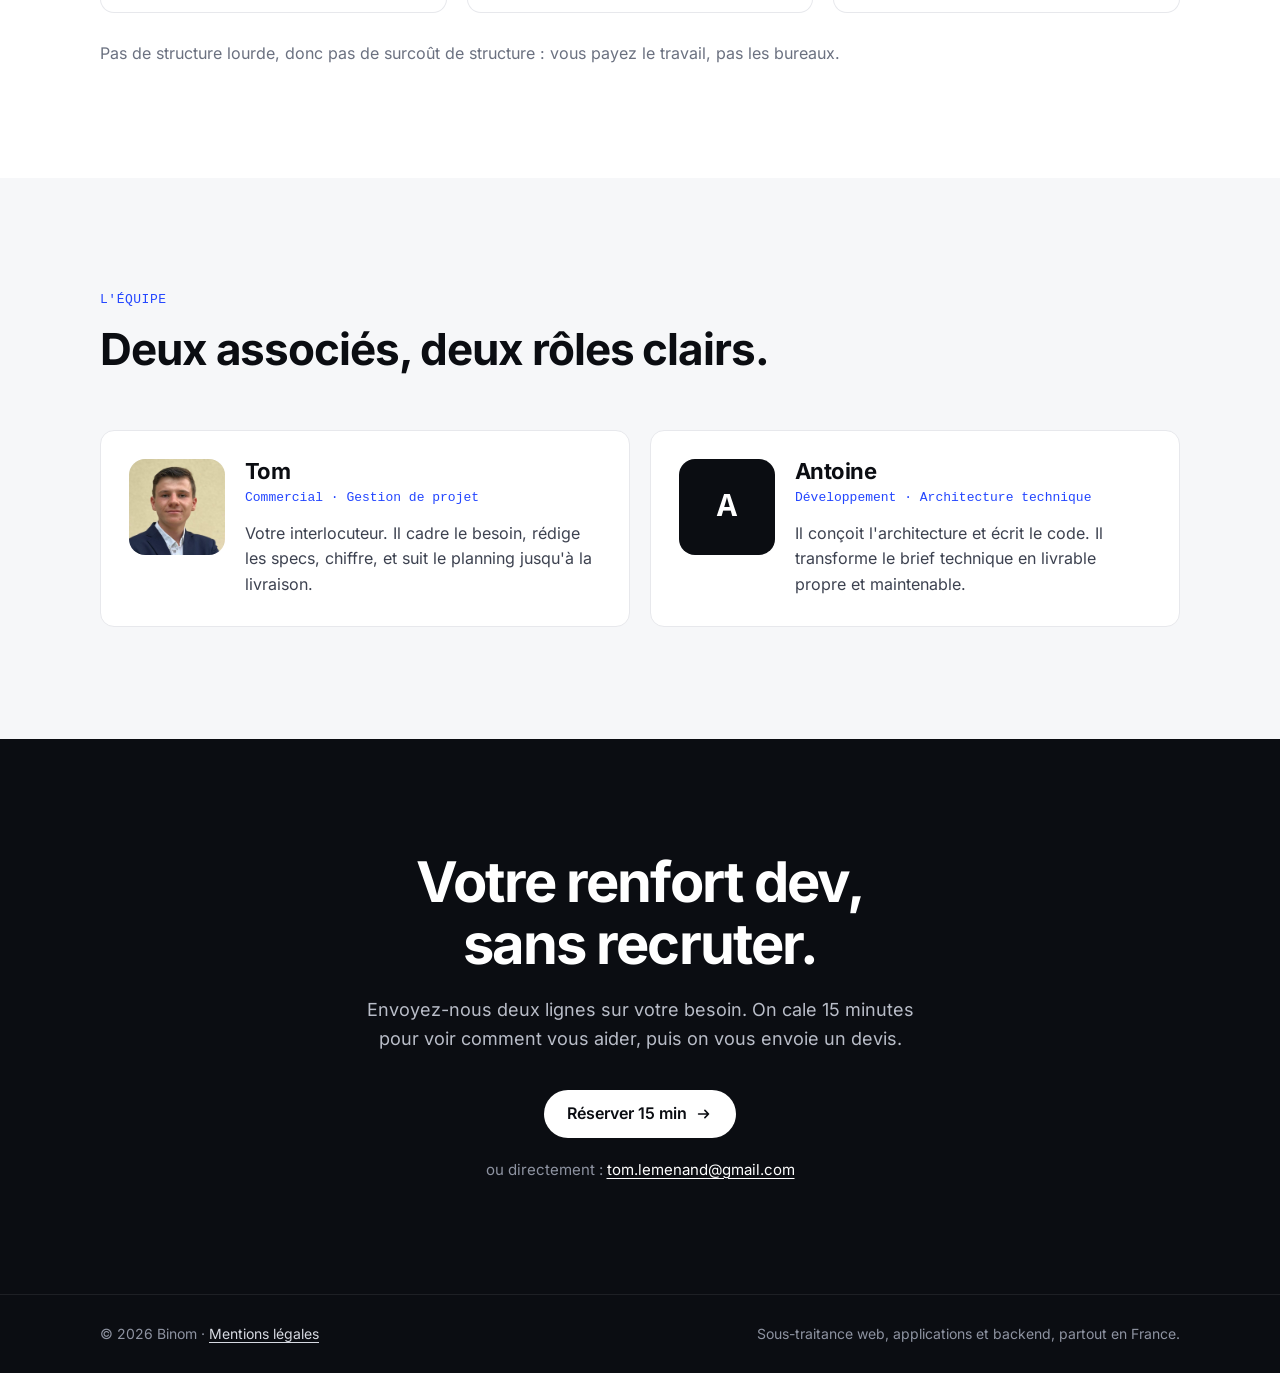
==== commit ec4555f3: "Remove availability/48h commitments, add legal page, self-host font, add share image Co-Authored-By:" ====
--- a/index.html
+++ b/index.html
@@ -5,20 +5,16 @@
   <meta name="viewport" content="width=device-width, initial-scale=1">
   <title>Binom — Renfort dev en sous-traitance pour agences, studios et ESN</title>
   <meta name="description" content="Deux développeurs freelances associés. Vous nous confiez tout ou partie d'un projet web, app ou backend : on le livre dans vos délais, selon vos specs. Devis par projet.">
-  <link rel="canonical" href="https://binom.fr/">
   <meta name="theme-color" content="#ffffff">
 
   <meta property="og:type" content="website">
   <meta property="og:locale" content="fr_FR">
-  <meta property="og:url" content="https://binom.fr/">
   <meta property="og:title" content="Binom — Votre renfort dev, sans recruter">
-  <meta property="og:description" content="Sous-traitance web, applications et backend pour agences, studios et ESN. Devis par projet, disponibles cette semaine.">
+  <meta property="og:description" content="Sous-traitance web, applications et backend pour agences, studios et ESN. Devis par projet.">
 
   <link rel="icon" href="/assets/favicon.svg" type="image/svg+xml">
 
-  <link rel="preconnect" href="https://fonts.googleapis.com">
-  <link rel="preconnect" href="https://fonts.gstatic.com" crossorigin>
-  <link rel="stylesheet" href="https://fonts.googleapis.com/css2?family=Inter:wght@400;500;600;700&display=swap">
+  <link rel="preload" href="/assets/fonts/inter-var-latin.woff2" as="font" type="font/woff2" crossorigin>
   <link rel="stylesheet" href="/styles.css">
 </head>
 <body>
@@ -48,7 +44,7 @@
     <!-- 1. Hero -->
     <section class="hero" id="top">
       <div class="container">
-        <p class="status"><span class="status-dot" aria-hidden="true"></span>Disponibles cette semaine</p>
+        <p class="status">Sous-traitance dev pour agences, studios &amp; ESN</p>
         <h1>Votre renfort dev,<br>sans recruter.</h1>
         <p class="lead">
           Deux développeurs freelances associés, en sous-traitance pour les agences web, studios et ESN.
@@ -64,7 +60,7 @@
         <ul class="hero-facts" aria-label="En bref">
           <li>Web · Applications · Backend</li>
           <li>Devis par projet</li>
-          <li>Chiffrage sous 48&nbsp;h</li>
+          <li>Mission par mission</li>
         </ul>
       </div>
     </section>
@@ -130,7 +126,7 @@
           <li class="step">
             <span class="step-num" aria-hidden="true">2</span>
             <div>
-              <h3>On chiffre sous 48&nbsp;h</h3>
+              <h3>On vous envoie un devis</h3>
               <p>Un devis clair, un périmètre défini, un planning calé sur votre deadline.</p>
             </div>
           </li>
@@ -208,9 +204,8 @@
     <!-- 7. Contact -->
     <section class="section cta" id="contact" aria-labelledby="contact-titre">
       <div class="container narrow cta-inner">
-        <p class="status status-invert"><span class="status-dot" aria-hidden="true"></span>Disponibles cette semaine</p>
         <h2 id="contact-titre">Votre renfort dev, sans recruter.</h2>
-        <p class="section-text">Envoyez-nous deux lignes sur votre besoin. On cale 15 minutes pour voir comment vous aider, et vous avez un chiffrage sous 48&nbsp;h.</p>
+        <p class="section-text">Envoyez-nous deux lignes sur votre besoin. On cale 15 minutes pour voir comment vous aider, puis on vous envoie un devis.</p>
         <a class="btn btn-invert" href="mailto:tom.lemenand@gmail.com?subject=Renfort%20dev%20%E2%80%94%20%5Bnom%20entreprise%5D&amp;body=Bonjour%20Tom%2C%0A%0AOn%20aurait%20besoin%20de%20renfort%20sur%20%3A%0A-%20Projet%20%2F%20p%C3%A9rim%C3%A8tre%20%3A%0A-%20Stack%20%3A%0A-%20Deadline%20%3A%0A%0ACr%C3%A9neaux%20possibles%20pour%2015%20min%20%3A%0A">
           Réserver 15 min
           <svg viewBox="0 0 20 20" aria-hidden="true"><path d="M4 10h11m-4-4 4 4-4 4" fill="none" stroke="currentColor" stroke-width="1.8" stroke-linecap="round" stroke-linejoin="round"/></svg>
@@ -223,7 +218,7 @@
 
   <footer class="site-footer">
     <div class="container footer-inner">
-      <span>© 2026 Binom — binom.fr</span>
+      <span>© 2026 Binom · <a href="/mentions-legales">Mentions légales</a></span>
       <span>Sous-traitance web, applications et backend, partout en France.</span>
     </div>
   </footer>
--- a/styles.css
+++ b/styles.css
@@ -1,4 +1,12 @@
 /* Binom — one-page. Mobile-first, sans dépendance JS. */
+
+@font-face {
+  font-family: "Inter";
+  font-style: normal;
+  font-weight: 100 900;
+  font-display: swap;
+  src: url("/assets/fonts/inter-var-latin.woff2") format("woff2");
+}
 
 :root {
   --ink: #0b0d12;
@@ -10,7 +18,6 @@
   --accent: #2346ff;
   --accent-ink: #1733d6;
   --accent-soft: #eef1ff;
-  --ok: #16a34a;
 
   --radius: 14px;
   --radius-sm: 10px;
@@ -174,35 +181,13 @@
   display: inline-flex;
   align-items: center;
   gap: 8px;
-  padding: 6px 12px 6px 10px;
+  padding: 6px 12px;
   border: 1px solid var(--line);
   border-radius: 999px;
   font-size: 14px;
   font-weight: 500;
   color: var(--ink-2);
   background: #fff;
-}
-.status-dot {
-  position: relative;
-  width: 8px;
-  height: 8px;
-  border-radius: 50%;
-  background: var(--ok);
-}
-.status-dot::after {
-  content: "";
-  position: absolute;
-  inset: 0;
-  border-radius: 50%;
-  background: var(--ok);
-  animation: pulse 2s ease-out infinite;
-}
-@keyframes pulse {
-  0% { transform: scale(1); opacity: .6; }
-  100% { transform: scale(2.6); opacity: 0; }
-}
-@media (prefers-reduced-motion: reduce) {
-  .status-dot::after { animation: none; }
 }
 
 .hero h1 {
@@ -434,15 +419,9 @@
   text-align: center;
 }
 .cta-inner { display: flex; flex-direction: column; align-items: center; }
-.cta h2 { margin-top: 24px; font-size: clamp(32px, 7vw, 56px); letter-spacing: -0.035em; }
+.cta h2 { margin-top: 0; font-size: clamp(32px, 7vw, 56px); letter-spacing: -0.035em; }
 .cta .section-text { color: #b9bdc8; max-width: 560px; }
 .cta .btn { margin-top: 36px; }
-
-.status-invert {
-  background: transparent;
-  border-color: rgba(255, 255, 255, .18);
-  color: #d7dae2;
-}
 
 .cta-mail {
   margin-top: 20px;
@@ -478,3 +457,13 @@
   font-size: 34px;
   font-weight: 600;
 }
+
+.site-footer a { color: #d7dae2; text-underline-offset: 3px; }
+.site-footer a:hover { color: #fff; }
+
+/* ---------- Mentions légales ---------- */
+
+.legal h1 { margin-top: 14px; font-size: clamp(32px, 6vw, 48px); }
+.legal h2 { margin-top: 40px; font-size: 20px; letter-spacing: -0.015em; }
+.legal p { margin-top: 12px; color: var(--ink-2); font-size: 16px; }
+.legal a { color: var(--accent); text-underline-offset: 3px; }
